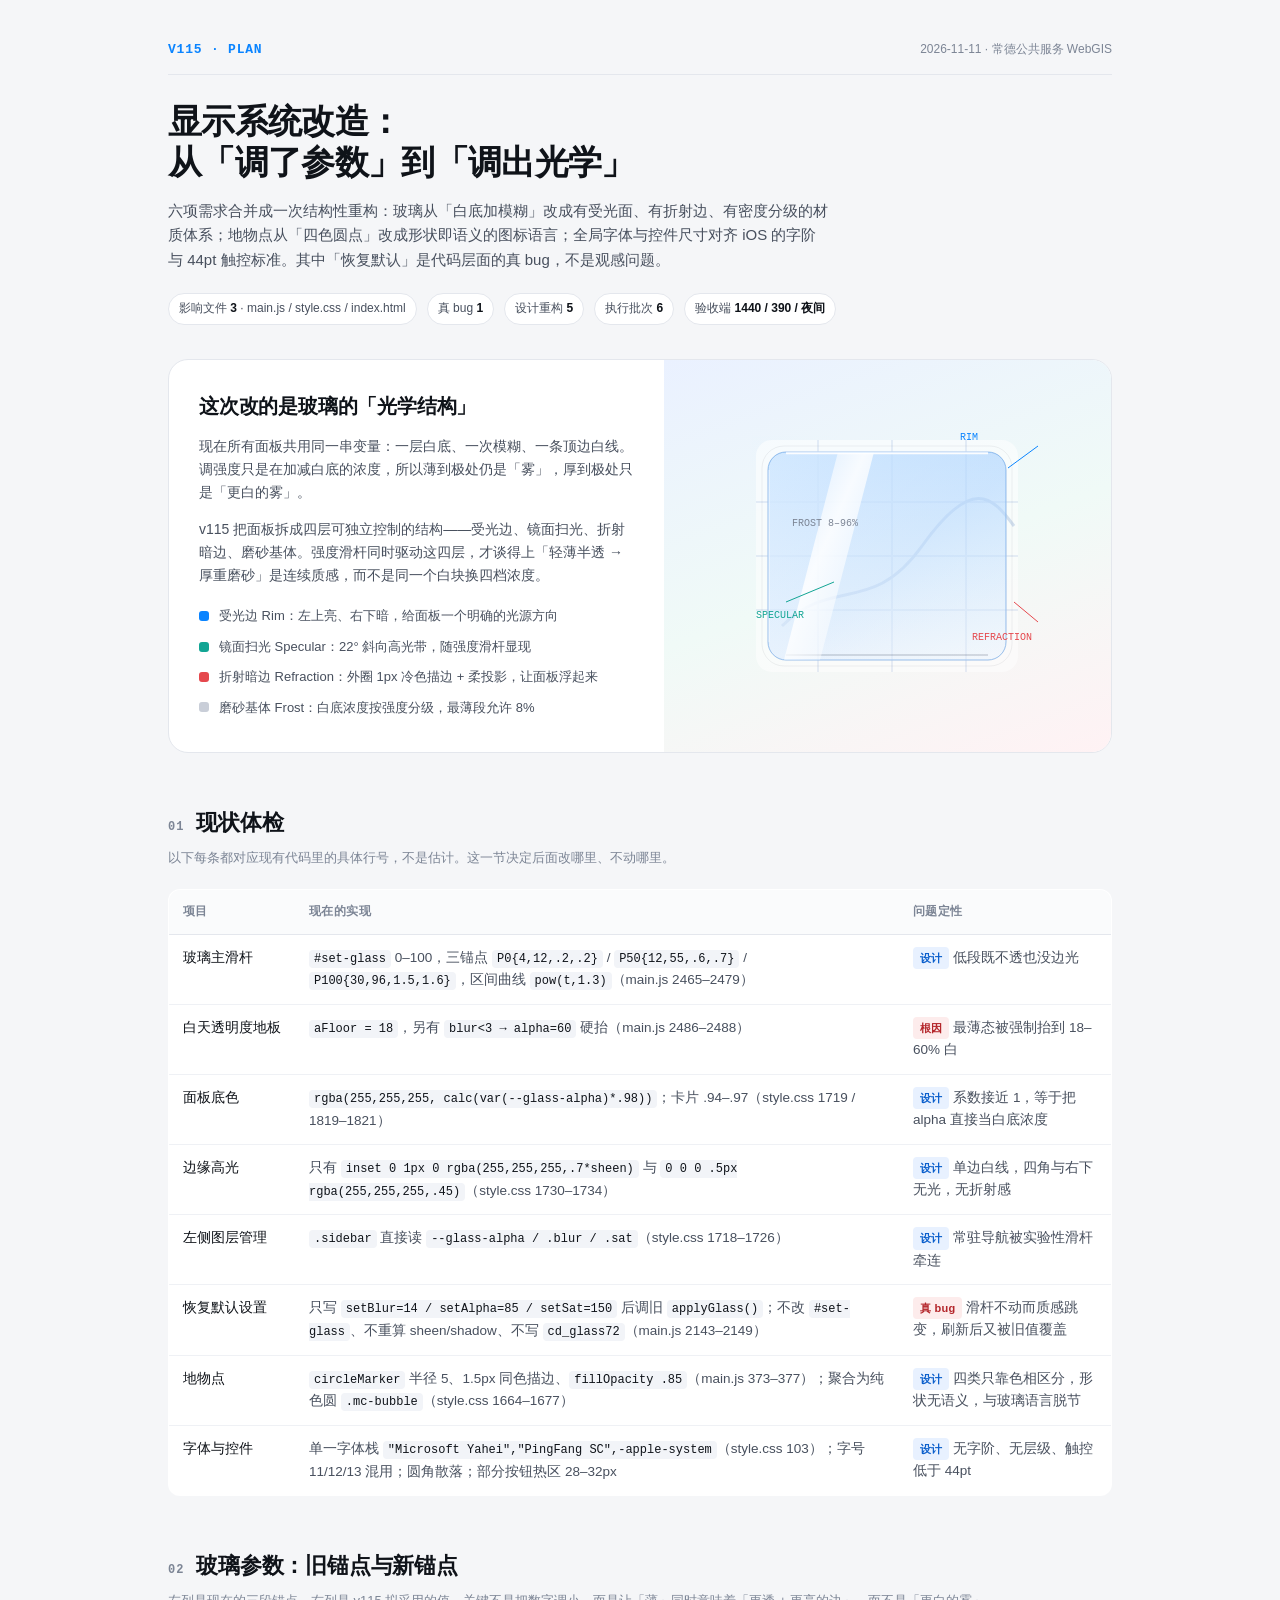
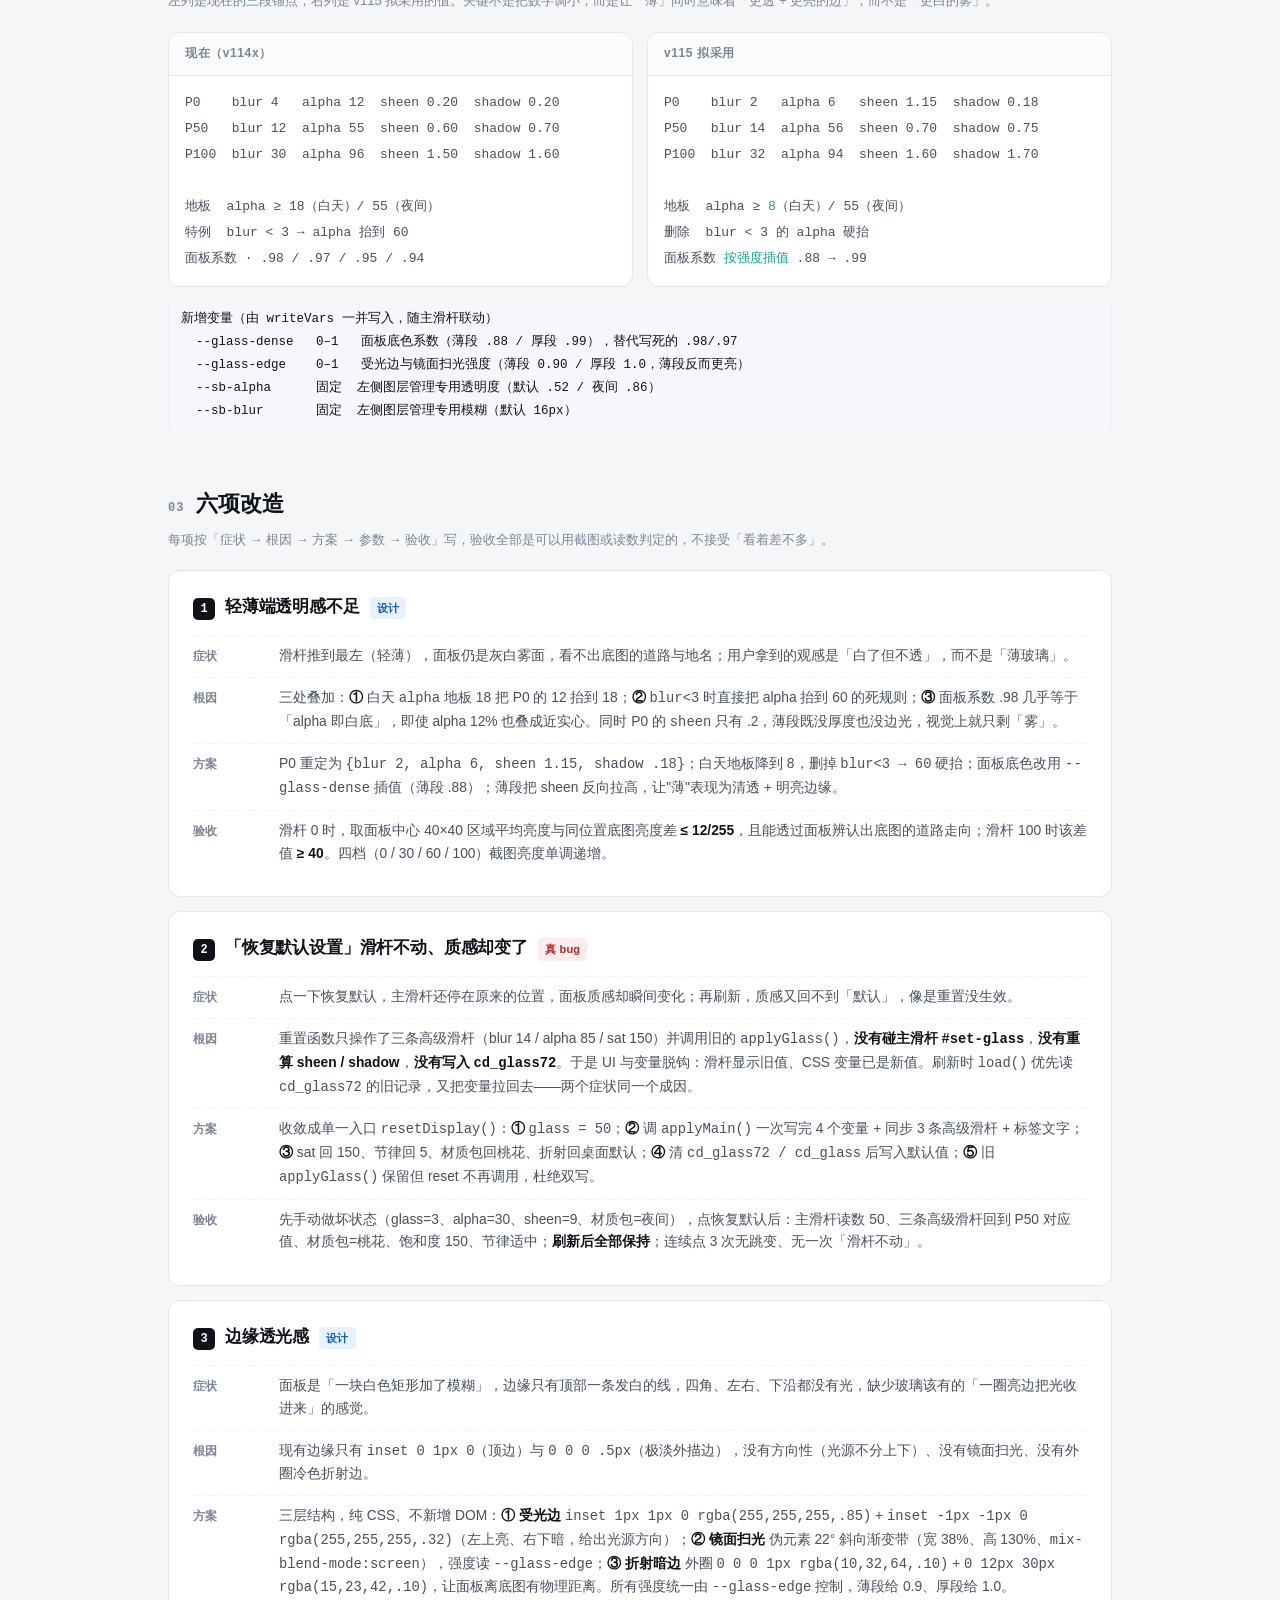
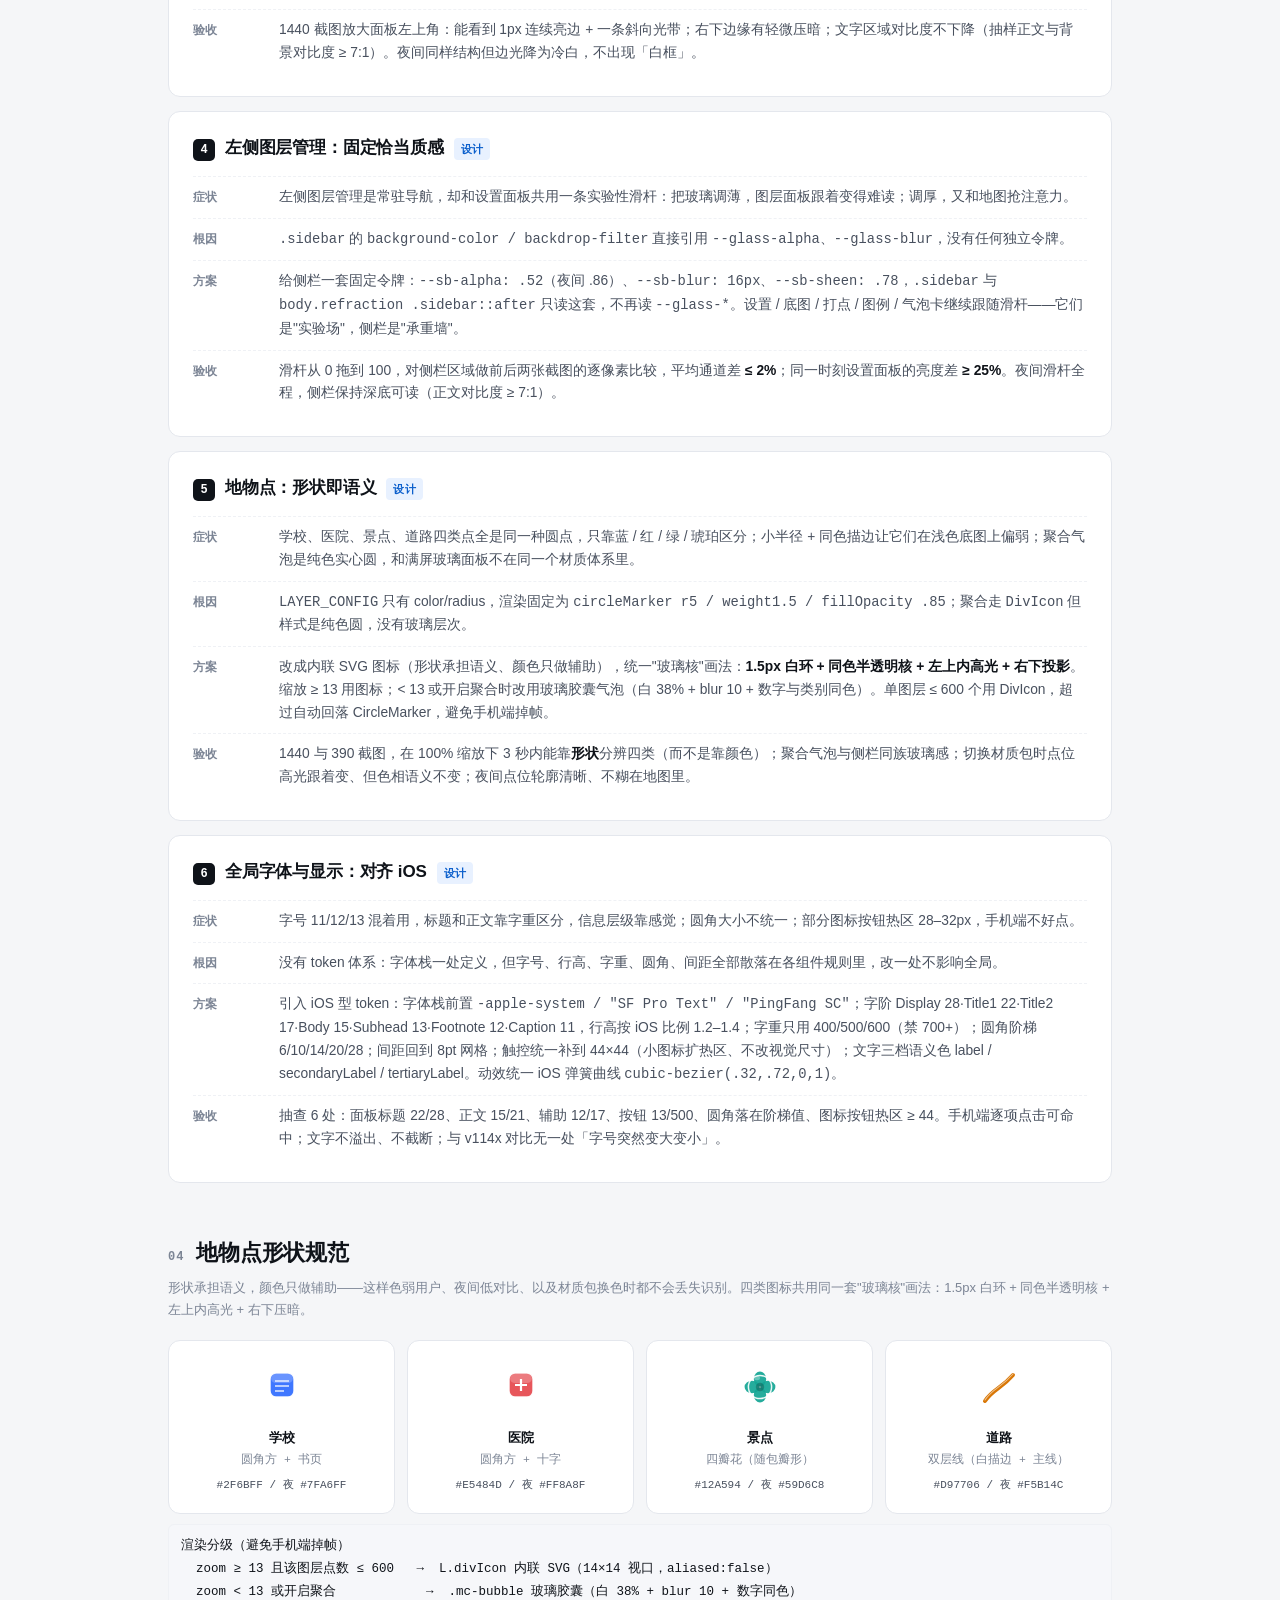
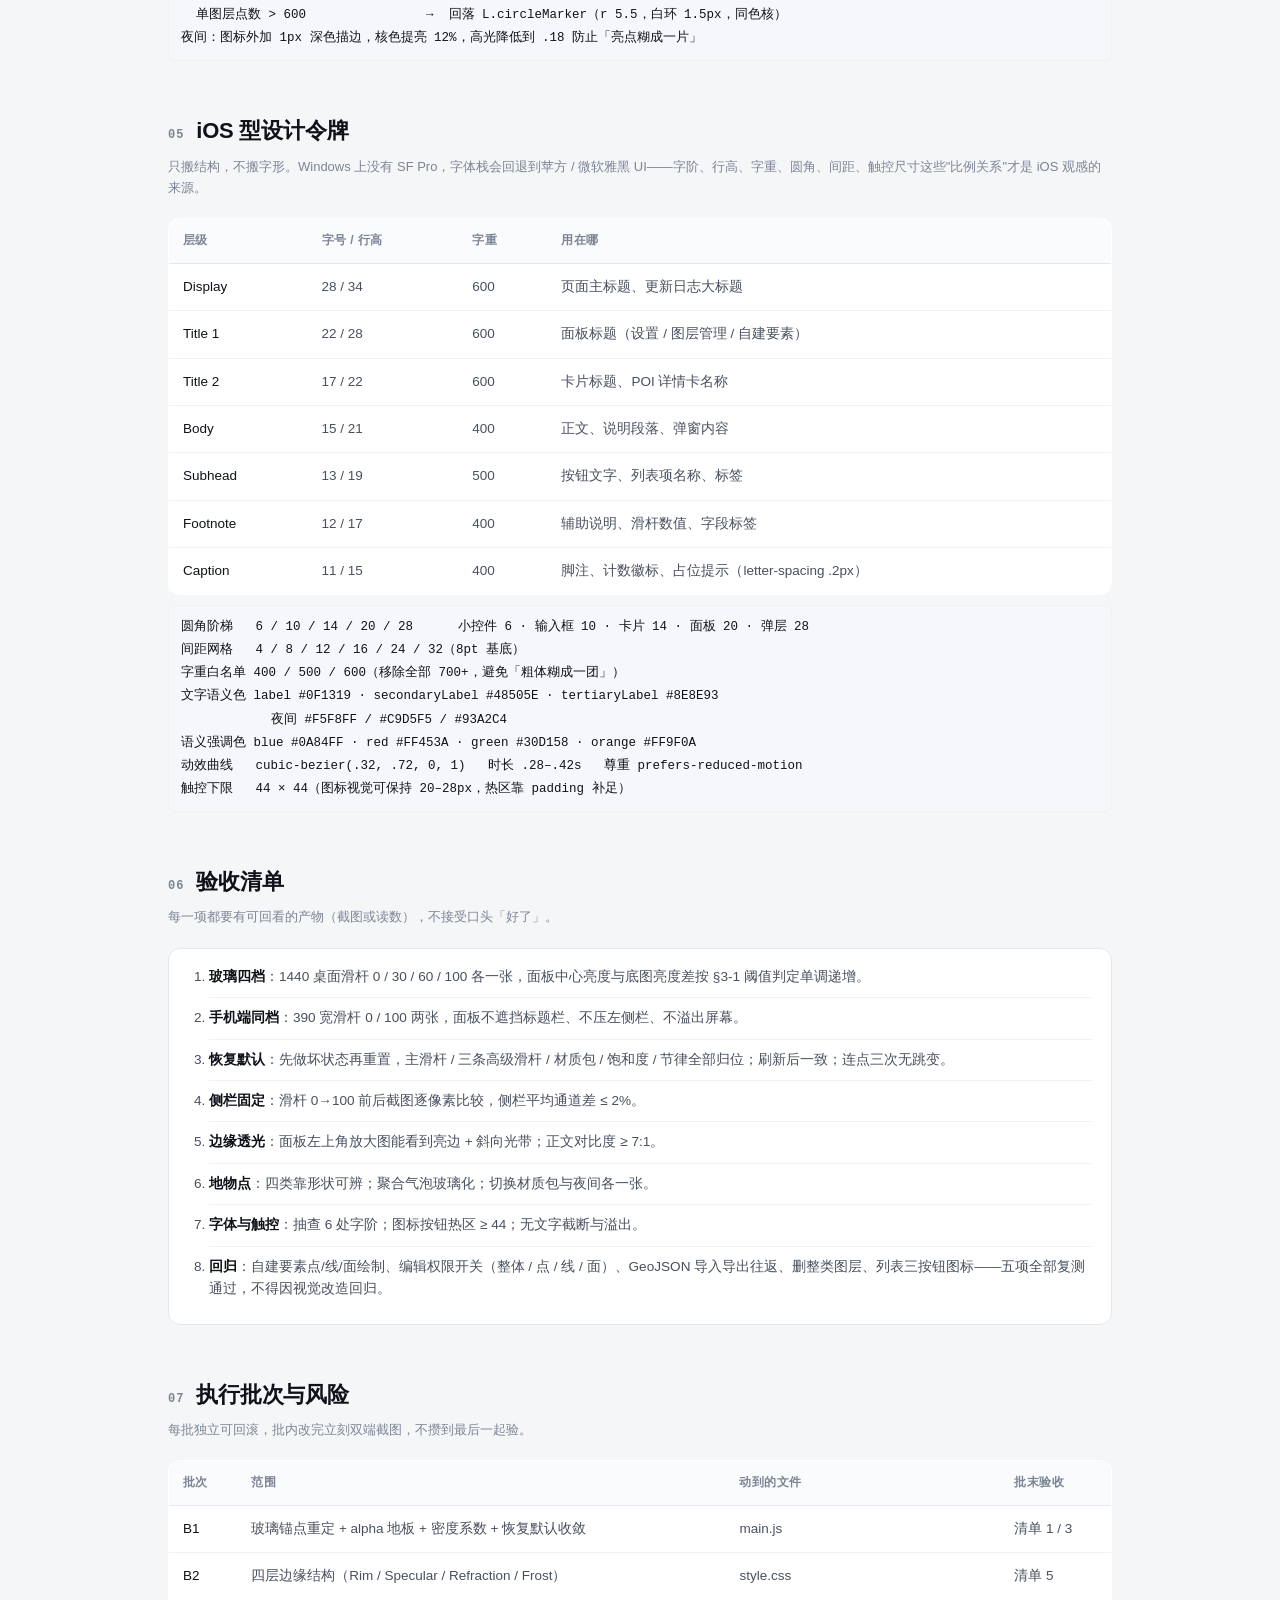
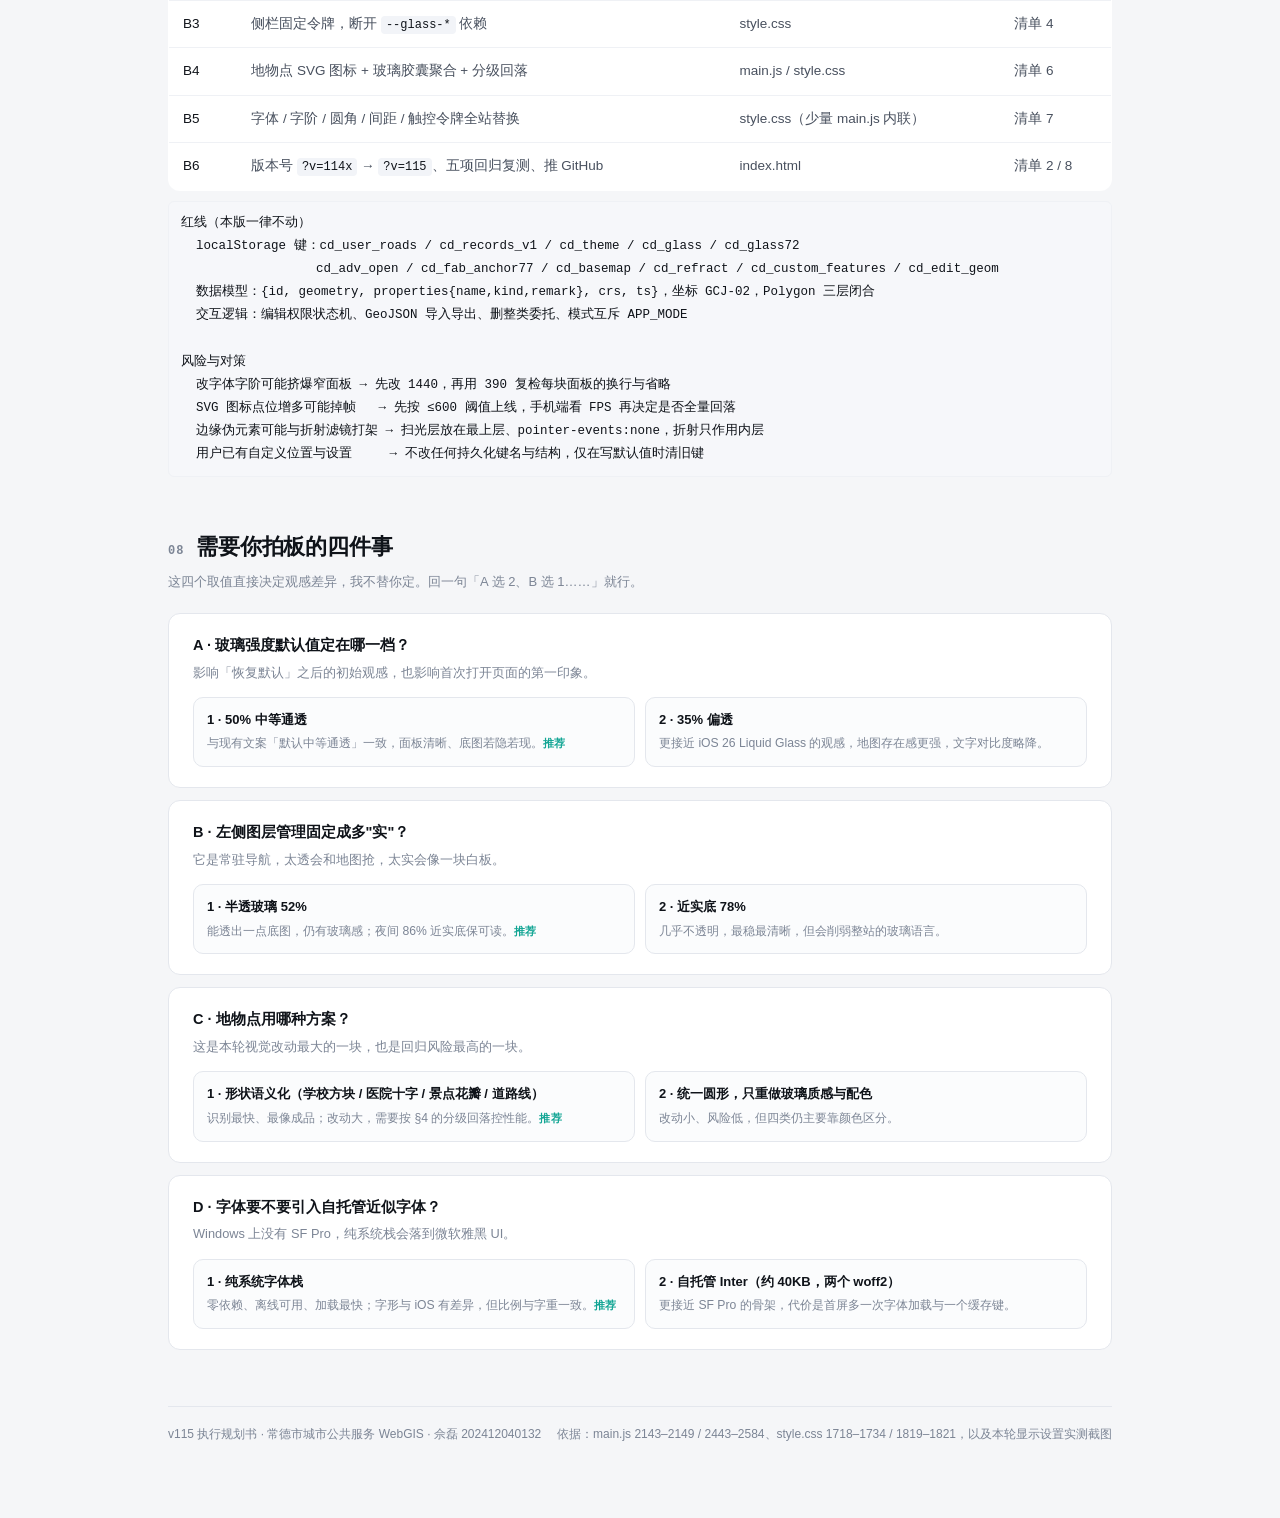
==== v115执行规划书.html @ d2ad4c1c "docs: 新增 v115 显示系统改造执行规划书（玻璃光学结构 / 恢复默认 bug / 边缘透光 / 侧栏固定 / 地物点语义化 / iOS 令牌）" ====
<!DOCTYPE html>
<html lang="zh-CN">
<head>
<meta charset="UTF-8">
<meta name="viewport" content="width=device-width, initial-scale=1">
<title>v115 执行规划书 · 显示系统改造</title>
<style>
:root{
  --bg:#F5F6F8; --card:#FFFFFF; --ink:#0F1319; --ink2:#48505E; --ink3:#7C8595;
  --line:#E4E7ED; --line2:#EFF1F5;
  --blue:#0A84FF; --teal:#12A594; --amber:#D97706; --red:#E5484D;
  --r-s:6px; --r-m:12px; --r-l:20px;
  --font:-apple-system,"SF Pro Text","PingFang SC","HarmonyOS Sans SC","Microsoft YaHei UI","Microsoft YaHei",sans-serif;
  --mono:ui-monospace,"SF Mono",Consolas,monospace;
}
*{box-sizing:border-box}
body{margin:0;background:var(--bg);color:var(--ink);font-family:var(--font);font-size:15px;line-height:1.65;-webkit-font-smoothing:antialiased}
.wrap{max-width:1000px;margin:0 auto;padding:40px 28px 80px}
/* ---------- header ---------- */
.top{display:flex;justify-content:space-between;align-items:baseline;gap:16px;border-bottom:1px solid var(--line);padding-bottom:14px}
.top .ver{font:600 13px/1 var(--mono);letter-spacing:.06em;color:var(--blue)}
.top .date{font-size:12px;color:var(--ink3);font-variant-numeric:tabular-nums}
h1{font-size:34px;line-height:1.22;font-weight:600;letter-spacing:-.02em;margin:26px 0 8px}
.sub{color:var(--ink2);font-size:15px;max-width:660px}
.meta{display:flex;flex-wrap:wrap;gap:10px;margin-top:20px}
.chip{font-size:12px;padding:5px 10px;border:1px solid var(--line);border-radius:100px;background:#fff;color:var(--ink2);font-variant-numeric:tabular-nums}
.chip b{color:var(--ink);font-weight:600}
/* ---------- hero glass section ---------- */
.hero{margin-top:34px;background:#fff;border:1px solid var(--line);border-radius:var(--r-l);overflow:hidden}
.hero-grid{display:grid;grid-template-columns:1.05fr .95fr;gap:0}
.hero-text{padding:30px 30px 34px}
.hero-text h2{font-size:20px;font-weight:600;letter-spacing:-.01em;margin:0 0 12px}
.hero-text p{margin:0 0 14px;color:var(--ink2);font-size:14px}
.legend{display:flex;flex-direction:column;gap:9px;margin-top:18px}
.lg{display:flex;align-items:center;gap:10px;font-size:13px;color:var(--ink2)}
.lg i{width:10px;height:10px;border-radius:3px;flex:none}
.hero-art{background:linear-gradient(160deg,#EAF1FF 0%,#F0FAF7 52%,#FFF2F4 100%);display:flex;align-items:center;justify-content:center;padding:22px}
/* ---------- section ---------- */
section{margin-top:52px}
.sec-head{display:flex;align-items:baseline;gap:12px;margin-bottom:6px}
.sec-no{font:600 12px/1 var(--mono);color:var(--ink3);letter-spacing:.08em}
.sec-head h2{font-size:22px;font-weight:600;letter-spacing:-.01em;margin:0}
.sec-note{color:var(--ink3);font-size:13px;margin:0 0 20px}
/* ---------- table ---------- */
.tbl{width:100%;border-collapse:collapse;background:#fff;border:1px solid var(--line);border-radius:var(--r-m);overflow:hidden;font-size:13.5px}
.tbl th{text-align:left;font-weight:600;font-size:12px;letter-spacing:.04em;color:var(--ink3);padding:12px 14px;background:#FAFBFC;border-bottom:1px solid var(--line)}
.tbl td{padding:12px 14px;border-bottom:1px solid var(--line2);vertical-align:top;color:var(--ink2)}
.tbl td:first-child{color:var(--ink);font-weight:500;white-space:nowrap}
.tbl tr:last-child td{border-bottom:none}
.tbl code{font-family:var(--mono);font-size:12px;background:#F2F4F8;padding:2px 5px;border-radius:4px;color:var(--ink)}
.tag{display:inline-block;font-size:11px;padding:2px 7px;border-radius:4px;font-weight:600;letter-spacing:.02em}
.tag.bug{background:#FDECEC;color:#B4262B}
.tag.design{background:#E8F1FF;color:#0B5FCC}
.tag.fixed{background:#E7F6F3;color:#0B7566}
/* ---------- cards ---------- */
.item{background:#fff;border:1px solid var(--line);border-radius:var(--r-m);padding:22px 24px;margin-bottom:14px}
.item-head{display:flex;align-items:baseline;gap:10px;flex-wrap:wrap;margin-bottom:14px}
.item-head .n{font:600 12px/1 var(--mono);color:#FFF;background:var(--ink);width:22px;height:22px;display:grid;place-items:center;border-radius:5px;flex:none}
.item-head h3{font-size:17px;font-weight:600;margin:0;letter-spacing:-.01em}
.row{display:grid;grid-template-columns:74px 1fr;gap:12px;padding:9px 0;border-top:1px dashed var(--line2)}
.row:first-of-type{border-top:none;padding-top:0}
.row .k{font-size:12px;color:var(--ink3);font-weight:600;letter-spacing:.04em;padding-top:2px}
.row .v{font-size:13.8px;color:var(--ink2)}
.row .v strong{color:var(--ink);font-weight:600}
.param{font-family:var(--mono);font-size:12.5px;background:#F6F7FA;border:1px solid var(--line2);border-radius:6px;padding:10px 12px;margin-top:10px;color:var(--ink);overflow-x:auto;line-height:1.85;white-space:pre}
/* ---------- two-column pair ---------- */
.pair{display:grid;grid-template-columns:1fr 1fr;gap:14px}
.oldnew{background:#fff;border:1px solid var(--line);border-radius:var(--r-m);overflow:hidden}
.oldnew h4{margin:0;padding:11px 16px;font-size:12px;letter-spacing:.05em;font-weight:600;color:var(--ink3);background:#FAFBFC;border-bottom:1px solid var(--line)}
.oldnew .bd{padding:14px 16px;font-size:13px;color:var(--ink2);font-family:var(--mono);line-height:2;white-space:pre-wrap}
.oldnew .bd em{font-style:normal;color:var(--red)}
.oldnew .bd i{font-style:normal;color:var(--teal)}
/* ---------- shape table ---------- */
.shapes{display:grid;grid-template-columns:repeat(4,1fr);gap:12px}
.shape{background:#fff;border:1px solid var(--line);border-radius:var(--r-m);padding:18px 14px;text-align:center}
.shape svg{display:block;margin:0 auto 12px}
.shape .nm{font-size:13px;font-weight:600;color:var(--ink)}
.shape .ds{font-size:11.5px;color:var(--ink3);margin-top:3px;font-family:var(--mono)}
.shape .hex{font-size:11px;color:var(--ink2);margin-top:6px;font-family:var(--mono)}
/* ---------- checklist ---------- */
.chk{background:#fff;border:1px solid var(--line);border-radius:var(--r-m);padding:8px 20px 14px}
.chk ol{margin:0;padding-left:20px}
.chk li{padding:9px 0;border-bottom:1px solid var(--line2);font-size:13.6px;color:var(--ink2)}
.chk li:last-child{border-bottom:none}
.chk li b{color:var(--ink);font-weight:600}
/* ---------- questions ---------- */
.q{background:#fff;border:1px solid var(--line);border-radius:var(--r-m);padding:20px 24px;margin-bottom:12px}
.q .qt{font-size:14.5px;font-weight:600;margin:0 0 4px}
.q .qd{font-size:12.8px;color:var(--ink3);margin:0 0 14px}
.opts{display:grid;grid-template-columns:1fr 1fr;gap:10px}
.opt{border:1px solid var(--line);border-radius:10px;padding:11px 13px;background:#FBFCFD}
.opt b{display:block;font-size:13px;color:var(--ink);font-weight:600}
.opt span{font-size:12.2px;color:var(--ink3);line-height:1.5}
.opt .rec{font-size:10.5px;font-weight:600;color:var(--teal);letter-spacing:.03em}
/* ---------- footer ---------- */
footer{margin-top:56px;padding-top:18px;border-top:1px solid var(--line);font-size:12px;color:var(--ink3);display:flex;justify-content:space-between;gap:12px;flex-wrap:wrap}
@media (max-width:760px){
  .wrap{padding:26px 16px 60px}
  h1{font-size:25px}
  .hero-grid{grid-template-columns:1fr}
  .hero-art{padding:16px;order:-1}
  .pair,.opts{grid-template-columns:1fr}
  .shapes{grid-template-columns:1fr 1fr}
  .row{grid-template-columns:1fr;gap:3px}
  .row .k{padding-top:0}
  .tbl{font-size:12.5px}
  .tbl th,.tbl td{padding:9px 10px}
}
@media (prefers-reduced-motion:reduce){*{animation:none!important;transition:none!important}}
</style>
</head>
<body>
<div class="wrap">

  <div class="top">
    <span class="ver">V115 · PLAN</span>
    <span class="date">2026-11-11 · 常德公共服务 WebGIS</span>
  </div>

  <h1>显示系统改造：<br>从「调了参数」到「调出光学」</h1>
  <p class="sub">六项需求合并成一次结构性重构：玻璃从「白底加模糊」改成有受光面、有折射边、有密度分级的材质体系；地物点从「四色圆点」改成形状即语义的图标语言；全局字体与控件尺寸对齐 iOS 的字阶与 44pt 触控标准。其中「恢复默认」是代码层面的真 bug，不是观感问题。</p>

  <div class="meta">
    <span class="chip">影响文件 <b>3</b> · main.js / style.css / index.html</span>
    <span class="chip">真 bug <b>1</b></span>
    <span class="chip">设计重构 <b>5</b></span>
    <span class="chip">执行批次 <b>6</b></span>
    <span class="chip">验收端 <b>1440 / 390 / 夜间</b></span>
  </div>

  <!-- ===== HERO ===== -->
  <div class="hero">
    <div class="hero-grid">
      <div class="hero-text">
        <h2>这次改的是玻璃的「光学结构」</h2>
        <p>现在所有面板共用同一串变量：一层白底、一次模糊、一条顶边白线。调强度只是在加减白底的浓度，所以薄到极处仍是「雾」，厚到极处只是「更白的雾」。</p>
        <p>v115 把面板拆成四层可独立控制的结构——受光边、镜面扫光、折射暗边、磨砂基体。强度滑杆同时驱动这四层，才谈得上「轻薄半透 → 厚重磨砂」是连续质感，而不是同一个白块换四档浓度。</p>
        <div class="legend">
          <div class="lg"><i style="background:#0A84FF"></i>受光边 Rim：左上亮、右下暗，给面板一个明确的光源方向</div>
          <div class="lg"><i style="background:#12A594"></i>镜面扫光 Specular：22° 斜向高光带，随强度滑杆显现</div>
          <div class="lg"><i style="background:#E5484D"></i>折射暗边 Refraction：外圈 1px 冷色描边 + 柔投影，让面板浮起来</div>
          <div class="lg"><i style="background:#C9CED8"></i>磨砂基体 Frost：白底浓度按强度分级，最薄段允许 8%</div>
        </div>
      </div>
      <div class="hero-art">
        <svg width="330" height="300" viewBox="0 0 330 300" role="img" aria-label="玻璃剖面结构示意图">
          <defs>
            <linearGradient id="g1" x1="0" y1="0" x2="1" y2="1">
              <stop offset="0" stop-color="#FFFFFF" stop-opacity=".92"/>
              <stop offset=".55" stop-color="#EAF2FF" stop-opacity=".55"/>
              <stop offset="1" stop-color="#FFFFFF" stop-opacity=".35"/>
            </linearGradient>
            <linearGradient id="g2" x1="0" y1="0" x2="1" y2="1">
              <stop offset="0" stop-color="#FFFFFF" stop-opacity="0"/>
              <stop offset=".45" stop-color="#FFFFFF" stop-opacity=".85"/>
              <stop offset="1" stop-color="#FFFFFF" stop-opacity="0"/>
            </linearGradient>
            <linearGradient id="g3" x1="0" y1="0" x2="0" y2="1">
              <stop offset="0" stop-color="#0A84FF" stop-opacity=".18"/>
              <stop offset="1" stop-color="#0A84FF" stop-opacity=".04"/>
            </linearGradient>
          </defs>
          <!-- 底图线索（透过玻璃可见的地图线条） -->
          <g opacity=".55">
            <rect x="34" y="34" width="262" height="232" rx="16" fill="#fff"/>
            <path d="M34 96 H296 M34 150 H296 M34 204 H296" stroke="#D9E2F2" stroke-width="2"/>
            <path d="M96 34 V266 M170 34 V266 M244 34 V266" stroke="#D9E2F2" stroke-width="2"/>
            <path d="M60 220 C110 170 150 210 200 140 S270 90 292 120" stroke="#B9C9E6" stroke-width="3" fill="none"/>
          </g>
          <!-- 玻璃板 -->
          <rect x="46" y="46" width="238" height="208" rx="18" fill="url(#g1)" stroke="#C9D4E6" stroke-width="1"/>
          <rect x="46" y="46" width="238" height="208" rx="18" fill="url(#g3)"/>
          <!-- 受光边：上亮下暗 -->
          <path d="M64 47 H266" stroke="#FFFFFF" stroke-width="2.4" opacity=".95"/>
          <path d="M47 64 V236" stroke="#FFFFFF" stroke-width="1.6" opacity=".45"/>
          <path d="M64 249 H266" stroke="#0B1A33" stroke-width="1.6" opacity=".18"/>
          <!-- 镜面扫光带 -->
          <path d="M92 46 L128 46 L74 254 L38 254 Z" fill="url(#g2)" transform="translate(24 0)"/>
          <!-- 折射暗边 -->
          <rect x="46" y="46" width="238" height="208" rx="18" fill="none" stroke="#0A84FF" stroke-opacity=".22" stroke-width="1"/>
          <rect x="40" y="40" width="250" height="220" rx="22" fill="none" stroke="#0F172A" stroke-opacity=".06" stroke-width="1"/>
          <!-- 标注 -->
          <g font-family="ui-monospace,Consolas,monospace" font-size="10" fill="#48505E">
            <line x1="286" y1="62" x2="316" y2="40" stroke="#0A84FF" stroke-width="1"/>
            <text x="238" y="34" fill="#0A84FF">RIM</text>
            <line x1="112" y1="176" x2="64" y2="196" stroke="#12A594" stroke-width="1"/>
            <text x="34" y="212" fill="#12A594">SPECULAR</text>
            <line x1="292" y1="196" x2="316" y2="216" stroke="#E5484D" stroke-width="1"/>
            <text x="250" y="234" fill="#E5484D">REFRACTION</text>
            <text x="70" y="120" fill="#7C8595">FROST 8–96%</text>
          </g>
        </svg>
      </div>
    </div>
  </div>

  <section>
    <div class="sec-head"><span class="sec-no">01</span><h2>现状体检</h2></div>
    <p class="sec-note">以下每条都对应现有代码里的具体行号，不是估计。这一节决定后面改哪里、不动哪里。</p>
    <table class="tbl">
      <tr><th>项目</th><th>现在的实现</th><th>问题定性</th></tr>
      <tr>
        <td>玻璃主滑杆</td>
        <td><code>#set-glass</code> 0–100，三锚点 <code>P0{4,12,.2,.2}</code> / <code>P50{12,55,.6,.7}</code> / <code>P100{30,96,1.5,1.6}</code>，区间曲线 <code>pow(t,1.3)</code>（main.js 2465–2479）</td>
        <td><span class="tag design">设计</span> 低段既不透也没边光</td>
      </tr>
      <tr>
        <td>白天透明度地板</td>
        <td><code>aFloor = 18</code>，另有 <code>blur&lt;3 → alpha=60</code> 硬抬（main.js 2486–2488）</td>
        <td><span class="tag bug">根因</span> 最薄态被强制抬到 18–60% 白</td>
      </tr>
      <tr>
        <td>面板底色</td>
        <td><code>rgba(255,255,255, calc(var(--glass-alpha)*.98))</code>；卡片 .94–.97（style.css 1719 / 1819–1821）</td>
        <td><span class="tag design">设计</span> 系数接近 1，等于把 alpha 直接当白底浓度</td>
      </tr>
      <tr>
        <td>边缘高光</td>
        <td>只有 <code>inset 0 1px 0 rgba(255,255,255,.7*sheen)</code> 与 <code>0 0 0 .5px rgba(255,255,255,.45)</code>（style.css 1730–1734）</td>
        <td><span class="tag design">设计</span> 单边白线，四角与右下无光，无折射感</td>
      </tr>
      <tr>
        <td>左侧图层管理</td>
        <td><code>.sidebar</code> 直接读 <code>--glass-alpha / .blur / .sat</code>（style.css 1718–1726）</td>
        <td><span class="tag design">设计</span> 常驻导航被实验性滑杆牵连</td>
      </tr>
      <tr>
        <td>恢复默认设置</td>
        <td>只写 <code>setBlur=14 / setAlpha=85 / setSat=150</code> 后调旧 <code>applyGlass()</code>；不改 <code>#set-glass</code>、不重算 sheen/shadow、不写 <code>cd_glass72</code>（main.js 2143–2149）</td>
        <td><span class="tag bug">真 bug</span> 滑杆不动而质感跳变，刷新后又被旧值覆盖</td>
      </tr>
      <tr>
        <td>地物点</td>
        <td><code>circleMarker</code> 半径 5、1.5px 同色描边、<code>fillOpacity .85</code>（main.js 373–377）；聚合为纯色圆 <code>.mc-bubble</code>（style.css 1664–1677）</td>
        <td><span class="tag design">设计</span> 四类只靠色相区分，形状无语义，与玻璃语言脱节</td>
      </tr>
      <tr>
        <td>字体与控件</td>
        <td>单一字体栈 <code>"Microsoft Yahei","PingFang SC",-apple-system</code>（style.css 103）；字号 11/12/13 混用；圆角散落；部分按钮热区 28–32px</td>
        <td><span class="tag design">设计</span> 无字阶、无层级、触控低于 44pt</td>
      </tr>
    </table>
  </section>

  <section>
    <div class="sec-head"><span class="sec-no">02</span><h2>玻璃参数：旧锚点与新锚点</h2></div>
    <p class="sec-note">左列是现在的三段锚点，右列是 v115 拟采用的值。关键不是把数字调小，而是让「薄」同时意味着「更透 + 更亮的边」，而不是「更白的雾」。</p>
    <div class="pair">
      <div class="oldnew">
        <h4>现在（v114x）</h4>
        <div class="bd">P0    blur 4   alpha 12  sheen 0.20  shadow 0.20
P50   blur 12  alpha 55  sheen 0.60  shadow 0.70
P100  blur 30  alpha 96  sheen 1.50  shadow 1.60

地板  alpha ≥ 18（白天）/ 55（夜间）
特例  blur &lt; 3 → alpha 抬到 60
面板系数 · .98 / .97 / .95 / .94</div>
      </div>
      <div class="oldnew">
        <h4>v115 拟采用</h4>
        <div class="bd">P0    blur 2   alpha 6   sheen 1.15  shadow 0.18
P50   blur 14  alpha 56  sheen 0.70  shadow 0.75
P100  blur 32  alpha 94  sheen 1.60  shadow 1.70

地板  alpha ≥ <i>8</i>（白天）/ 55（夜间）
删除  blur &lt; 3 的 alpha 硬抬
面板系数 <i>按强度插值</i> .88 → .99</div>
      </div>
    </div>
    <div class="param">新增变量（由 writeVars 一并写入，随主滑杆联动）
  --glass-dense   0–1   面板底色系数（薄段 .88 / 厚段 .99），替代写死的 .98/.97
  --glass-edge    0–1   受光边与镜面扫光强度（薄段 0.90 / 厚段 1.0，薄段反而更亮）
  --sb-alpha      固定  左侧图层管理专用透明度（默认 .52 / 夜间 .86）
  --sb-blur       固定  左侧图层管理专用模糊（默认 16px）</div>
  </section>

  <section>
    <div class="sec-head"><span class="sec-no">03</span><h2>六项改造</h2></div>
    <p class="sec-note">每项按「症状 → 根因 → 方案 → 参数 → 验收」写，验收全部是可以用截图或读数判定的，不接受「看着差不多」。</p>

    <div class="item">
      <div class="item-head"><span class="n">1</span><h3>轻薄端透明感不足</h3><span class="tag design">设计</span></div>
      <div class="row"><span class="k">症状</span><span class="v">滑杆推到最左（轻薄），面板仍是灰白雾面，看不出底图的道路与地名；用户拿到的观感是「白了但不透」，而不是「薄玻璃」。</span></div>
      <div class="row"><span class="k">根因</span><span class="v">三处叠加：<strong>①</strong> 白天 <code>alpha</code> 地板 18 把 P0 的 12 抬到 18；<strong>②</strong> <code>blur&lt;3</code> 时直接把 alpha 抬到 60 的死规则；<strong>③</strong> 面板系数 .98 几乎等于「alpha 即白底」，即使 alpha 12% 也叠成近实心。同时 P0 的 <code>sheen</code> 只有 .2，薄段既没厚度也没边光，视觉上就只剩「雾」。</span></div>
      <div class="row"><span class="k">方案</span><span class="v">P0 重定为 <code>{blur 2, alpha 6, sheen 1.15, shadow .18}</code>；白天地板降到 8，删掉 <code>blur&lt;3 → 60</code> 硬抬；面板底色改用 <code>--glass-dense</code> 插值（薄段 .88）；薄段把 sheen 反向拉高，让"薄"表现为清透 + 明亮边缘。</span></div>
      <div class="row"><span class="k">验收</span><span class="v">滑杆 0 时，取面板中心 40×40 区域平均亮度与同位置底图亮度差 <strong>≤ 12/255</strong>，且能透过面板辨认出底图的道路走向；滑杆 100 时该差值 <strong>≥ 40</strong>。四档（0 / 30 / 60 / 100）截图亮度单调递增。</span></div>
    </div>

    <div class="item">
      <div class="item-head"><span class="n">2</span><h3>「恢复默认设置」滑杆不动、质感却变了</h3><span class="tag bug">真 bug</span></div>
      <div class="row"><span class="k">症状</span><span class="v">点一下恢复默认，主滑杆还停在原来的位置，面板质感却瞬间变化；再刷新，质感又回不到「默认」，像是重置没生效。</span></div>
      <div class="row"><span class="k">根因</span><span class="v">重置函数只操作了三条高级滑杆（blur 14 / alpha 85 / sat 150）并调用旧的 <code>applyGlass()</code>，<strong>没有碰主滑杆 <code>#set-glass</code></strong>，<strong>没有重算 sheen / shadow</strong>，<strong>没有写入 <code>cd_glass72</code></strong>。于是 UI 与变量脱钩：滑杆显示旧值、CSS 变量已是新值。刷新时 <code>load()</code> 优先读 <code>cd_glass72</code> 的旧记录，又把变量拉回去——两个症状同一个成因。</span></div>
      <div class="row"><span class="k">方案</span><span class="v">收敛成单一入口 <code>resetDisplay()</code>：<strong>①</strong> <code>glass = 50</code>；<strong>②</strong> 调 <code>applyMain()</code> 一次写完 4 个变量 + 同步 3 条高级滑杆 + 标签文字；<strong>③</strong> sat 回 150、节律回 5、材质包回桃花、折射回桌面默认；<strong>④</strong> 清 <code>cd_glass72 / cd_glass</code> 后写入默认值；<strong>⑤</strong> 旧 <code>applyGlass()</code> 保留但 reset 不再调用，杜绝双写。</span></div>
      <div class="row"><span class="k">验收</span><span class="v">先手动做坏状态（glass=3、alpha=30、sheen=9、材质包=夜间），点恢复默认后：主滑杆读数 50、三条高级滑杆回到 P50 对应值、材质包=桃花、饱和度 150、节律适中；<strong>刷新后全部保持</strong>；连续点 3 次无跳变、无一次「滑杆不动」。</span></div>
    </div>

    <div class="item">
      <div class="item-head"><span class="n">3</span><h3>边缘透光感</h3><span class="tag design">设计</span></div>
      <div class="row"><span class="k">症状</span><span class="v">面板是「一块白色矩形加了模糊」，边缘只有顶部一条发白的线，四角、左右、下沿都没有光，缺少玻璃该有的「一圈亮边把光收进来」的感觉。</span></div>
      <div class="row"><span class="k">根因</span><span class="v">现有边缘只有 <code>inset 0 1px 0</code>（顶边）与 <code>0 0 0 .5px</code>（极淡外描边），没有方向性（光源不分上下）、没有镜面扫光、没有外圈冷色折射边。</span></div>
      <div class="row"><span class="k">方案</span><span class="v">三层结构，纯 CSS、不新增 DOM：<strong>① 受光边</strong> <code>inset 1px 1px 0 rgba(255,255,255,.85)</code> + <code>inset -1px -1px 0 rgba(255,255,255,.32)</code>（左上亮、右下暗，给出光源方向）；<strong>② 镜面扫光</strong> 伪元素 22° 斜向渐变带（宽 38%、高 130%、<code>mix-blend-mode:screen</code>），强度读 <code>--glass-edge</code>；<strong>③ 折射暗边</strong> 外圈 <code>0 0 0 1px rgba(10,32,64,.10)</code> + <code>0 12px 30px rgba(15,23,42,.10)</code>，让面板离底图有物理距离。所有强度统一由 <code>--glass-edge</code> 控制，薄段给 0.9、厚段给 1.0。</span></div>
      <div class="row"><span class="k">验收</span><span class="v">1440 截图放大面板左上角：能看到 1px 连续亮边 + 一条斜向光带；右下边缘有轻微压暗；文字区域对比度不下降（抽样正文与背景对比度 ≥ 7:1）。夜间同样结构但边光降为冷白，不出现「白框」。</span></div>
    </div>

    <div class="item">
      <div class="item-head"><span class="n">4</span><h3>左侧图层管理：固定恰当质感</h3><span class="tag design">设计</span></div>
      <div class="row"><span class="k">症状</span><span class="v">左侧图层管理是常驻导航，却和设置面板共用一条实验性滑杆：把玻璃调薄，图层面板跟着变得难读；调厚，又和地图抢注意力。</span></div>
      <div class="row"><span class="k">根因</span><span class="v"><code>.sidebar</code> 的 <code>background-color / backdrop-filter</code> 直接引用 <code>--glass-alpha</code>、<code>--glass-blur</code>，没有任何独立令牌。</span></div>
      <div class="row"><span class="k">方案</span><span class="v">给侧栏一套固定令牌：<code>--sb-alpha: .52</code>（夜间 .86）、<code>--sb-blur: 16px</code>、<code>--sb-sheen: .78</code>，<code>.sidebar</code> 与 <code>body.refraction .sidebar::after</code> 只读这套，不再读 <code>--glass-*</code>。设置 / 底图 / 打点 / 图例 / 气泡卡继续跟随滑杆——它们是"实验场"，侧栏是"承重墙"。</span></div>
      <div class="row"><span class="k">验收</span><span class="v">滑杆从 0 拖到 100，对侧栏区域做前后两张截图的逐像素比较，平均通道差 <strong>≤ 2%</strong>；同一时刻设置面板的亮度差 <strong>≥ 25%</strong>。夜间滑杆全程，侧栏保持深底可读（正文对比度 ≥ 7:1）。</span></div>
    </div>

    <div class="item">
      <div class="item-head"><span class="n">5</span><h3>地物点：形状即语义</h3><span class="tag design">设计</span></div>
      <div class="row"><span class="k">症状</span><span class="v">学校、医院、景点、道路四类点全是同一种圆点，只靠蓝 / 红 / 绿 / 琥珀区分；小半径 + 同色描边让它们在浅色底图上偏弱；聚合气泡是纯色实心圆，和满屏玻璃面板不在同一个材质体系里。</span></div>
      <div class="row"><span class="k">根因</span><span class="v"><code>LAYER_CONFIG</code> 只有 color/radius，渲染固定为 <code>circleMarker r5 / weight1.5 / fillOpacity .85</code>；聚合走 <code>DivIcon</code> 但样式是纯色圆，没有玻璃层次。</span></div>
      <div class="row"><span class="k">方案</span><span class="v">改成内联 SVG 图标（形状承担语义、颜色只做辅助），统一"玻璃核"画法：<strong>1.5px 白环 + 同色半透明核 + 左上内高光 + 右下投影</strong>。缩放 ≥ 13 用图标；&lt; 13 或开启聚合时改用玻璃胶囊气泡（白 38% + blur 10 + 数字与类别同色）。单图层 ≤ 600 个用 DivIcon，超过自动回落 CircleMarker，避免手机端掉帧。</span></div>
      <div class="row"><span class="k">验收</span><span class="v">1440 与 390 截图，在 100% 缩放下 3 秒内能靠<strong>形状</strong>分辨四类（而不是靠颜色）；聚合气泡与侧栏同族玻璃感；切换材质包时点位高光跟着变、但色相语义不变；夜间点位轮廓清晰、不糊在地图里。</span></div>
    </div>

    <div class="item">
      <div class="item-head"><span class="n">6</span><h3>全局字体与显示：对齐 iOS</h3><span class="tag design">设计</span></div>
      <div class="row"><span class="k">症状</span><span class="v">字号 11/12/13 混着用，标题和正文靠字重区分，信息层级靠感觉；圆角大小不统一；部分图标按钮热区 28–32px，手机端不好点。</span></div>
      <div class="row"><span class="k">根因</span><span class="v">没有 token 体系：字体栈一处定义，但字号、行高、字重、圆角、间距全部散落在各组件规则里，改一处不影响全局。</span></div>
      <div class="row"><span class="k">方案</span><span class="v">引入 iOS 型 token：字体栈前置 <code>-apple-system / "SF Pro Text" / "PingFang SC"</code>；字阶 Display 28·Title1 22·Title2 17·Body 15·Subhead 13·Footnote 12·Caption 11，行高按 iOS 比例 1.2–1.4；字重只用 400/500/600（禁 700+）；圆角阶梯 6/10/14/20/28；间距回到 8pt 网格；触控统一补到 44×44（小图标扩热区、不改视觉尺寸）；文字三档语义色 label / secondaryLabel / tertiaryLabel。动效统一 iOS 弹簧曲线 <code>cubic-bezier(.32,.72,0,1)</code>。</span></div>
      <div class="row"><span class="k">验收</span><span class="v">抽查 6 处：面板标题 22/28、正文 15/21、辅助 12/17、按钮 13/500、圆角落在阶梯值、图标按钮热区 ≥ 44。手机端逐项点击可命中；文字不溢出、不截断；与 v114x 对比无一处「字号突然变大变小」。</span></div>
    </div>
  </section>

  <section>
    <div class="sec-head"><span class="sec-no">04</span><h2>地物点形状规范</h2></div>
    <p class="sec-note">形状承担语义，颜色只做辅助——这样色弱用户、夜间低对比、以及材质包换色时都不会丢失识别。四类图标共用同一套"玻璃核"画法：1.5px 白环 + 同色半透明核 + 左上内高光 + 右下压暗。</p>
    <div class="shapes">
      <div class="shape">
        <svg width="56" height="56" viewBox="0 0 56 56" aria-label="学校图标">
          <rect x="16" y="14" width="24" height="24" rx="6" fill="#2F6BFF" fill-opacity=".92"/>
          <rect x="16" y="14" width="24" height="24" rx="6" fill="none" stroke="#fff" stroke-width="1.5" stroke-opacity=".9"/>
          <path d="M21 22h14M21 27h14M21 32h9" stroke="#fff" stroke-width="1.4" stroke-opacity=".85"/>
          <rect x="17" y="15" width="22" height="9" rx="5" fill="#fff" fill-opacity=".22"/>
        </svg>
        <div class="nm">学校</div><div class="ds">圆角方 + 书页</div><div class="hex">#2F6BFF / 夜 #7FA6FF</div>
      </div>
      <div class="shape">
        <svg width="56" height="56" viewBox="0 0 56 56" aria-label="医院图标">
          <rect x="16" y="14" width="24" height="24" rx="6" fill="#E5484D" fill-opacity=".92"/>
          <rect x="16" y="14" width="24" height="24" rx="6" fill="none" stroke="#fff" stroke-width="1.5" stroke-opacity=".9"/>
          <path d="M28 20v12M22 26h12" stroke="#fff" stroke-width="2.2"/>
          <rect x="17" y="15" width="22" height="9" rx="5" fill="#fff" fill-opacity=".22"/>
        </svg>
        <div class="nm">医院</div><div class="ds">圆角方 + 十字</div><div class="hex">#E5484D / 夜 #FF8A8F</div>
      </div>
      <div class="shape">
        <svg width="56" height="56" viewBox="0 0 56 56" aria-label="景点图标">
          <g fill="#12A594" fill-opacity=".92">
            <ellipse cx="28" cy="20" rx="6.2" ry="7.4"/>
            <ellipse cx="28" cy="36" rx="6.2" ry="7.4"/>
            <ellipse cx="20" cy="28" rx="7.4" ry="6.2"/>
            <ellipse cx="36" cy="28" rx="7.4" ry="6.2"/>
          </g>
          <circle cx="28" cy="28" r="4.2" fill="#0F3D3A" fill-opacity=".35"/>
          <circle cx="28" cy="28" r="11.6" fill="none" stroke="#fff" stroke-width="1.5" stroke-opacity=".9"/>
          <ellipse cx="25" cy="19" rx="3" ry="2.2" fill="#fff" fill-opacity=".30"/>
        </svg>
        <div class="nm">景点</div><div class="ds">四瓣花（随包瓣形）</div><div class="hex">#12A594 / 夜 #59D6C8</div>
      </div>
      <div class="shape">
        <svg width="56" height="56" viewBox="0 0 56 56" aria-label="道路图标">
          <path d="M14 42 C22 30 30 30 42 16" stroke="#fff" stroke-width="6.5" stroke-opacity=".55" fill="none" stroke-linecap="round"/>
          <path d="M14 42 C22 30 30 30 42 16" stroke="#D97706" stroke-width="4" fill="none" stroke-linecap="round"/>
          <path d="M14 41 C22 29 30 29 42 15" stroke="#fff" stroke-width="1.1" stroke-opacity=".55" fill="none" stroke-linecap="round"/>
        </svg>
        <div class="nm">道路</div><div class="ds">双层线（白描边 + 主线）</div><div class="hex">#D97706 / 夜 #F5B14C</div>
      </div>
    </div>
    <div class="param">渲染分级（避免手机端掉帧）
  zoom ≥ 13 且该图层点数 ≤ 600   →  L.divIcon 内联 SVG（14×14 视口，aliased:false）
  zoom &lt; 13 或开启聚合            →  .mc-bubble 玻璃胶囊（白 38% + blur 10 + 数字同色）
  单图层点数 &gt; 600                →  回落 L.circleMarker（r 5.5，白环 1.5px，同色核）
夜间：图标外加 1px 深色描边，核色提亮 12%，高光降低到 .18 防止「亮点糊成一片」</div>
  </section>

  <section>
    <div class="sec-head"><span class="sec-no">05</span><h2>iOS 型设计令牌</h2></div>
    <p class="sec-note">只搬结构，不搬字形。Windows 上没有 SF Pro，字体栈会回退到苹方 / 微软雅黑 UI——字阶、行高、字重、圆角、间距、触控尺寸这些"比例关系"才是 iOS 观感的来源。</p>
    <table class="tbl">
      <tr><th>层级</th><th>字号 / 行高</th><th>字重</th><th>用在哪</th></tr>
      <tr><td>Display</td><td>28 / 34</td><td>600</td><td>页面主标题、更新日志大标题</td></tr>
      <tr><td>Title 1</td><td>22 / 28</td><td>600</td><td>面板标题（设置 / 图层管理 / 自建要素）</td></tr>
      <tr><td>Title 2</td><td>17 / 22</td><td>600</td><td>卡片标题、POI 详情卡名称</td></tr>
      <tr><td>Body</td><td>15 / 21</td><td>400</td><td>正文、说明段落、弹窗内容</td></tr>
      <tr><td>Subhead</td><td>13 / 19</td><td>500</td><td>按钮文字、列表项名称、标签</td></tr>
      <tr><td>Footnote</td><td>12 / 17</td><td>400</td><td>辅助说明、滑杆数值、字段标签</td></tr>
      <tr><td>Caption</td><td>11 / 15</td><td>400</td><td>脚注、计数徽标、占位提示（letter-spacing .2px）</td></tr>
    </table>
    <div class="param">圆角阶梯   6 / 10 / 14 / 20 / 28      小控件 6 · 输入框 10 · 卡片 14 · 面板 20 · 弹层 28
间距网格   4 / 8 / 12 / 16 / 24 / 32（8pt 基底）
字重白名单 400 / 500 / 600（移除全部 700+，避免「粗体糊成一团」）
文字语义色 label #0F1319 · secondaryLabel #48505E · tertiaryLabel #8E8E93
            夜间 #F5F8FF / #C9D5F5 / #93A2C4
语义强调色 blue #0A84FF · red #FF453A · green #30D158 · orange #FF9F0A
动效曲线   cubic-bezier(.32, .72, 0, 1)   时长 .28–.42s   尊重 prefers-reduced-motion
触控下限   44 × 44（图标视觉可保持 20–28px，热区靠 padding 补足）</div>
  </section>

  <section>
    <div class="sec-head"><span class="sec-no">06</span><h2>验收清单</h2></div>
    <p class="sec-note">每一项都要有可回看的产物（截图或读数），不接受口头「好了」。</p>
    <div class="chk">
      <ol>
        <li><b>玻璃四档</b>：1440 桌面滑杆 0 / 30 / 60 / 100 各一张，面板中心亮度与底图亮度差按 §3-1 阈值判定单调递增。</li>
        <li><b>手机端同档</b>：390 宽滑杆 0 / 100 两张，面板不遮挡标题栏、不压左侧栏、不溢出屏幕。</li>
        <li><b>恢复默认</b>：先做坏状态再重置，主滑杆 / 三条高级滑杆 / 材质包 / 饱和度 / 节律全部归位；刷新后一致；连点三次无跳变。</li>
        <li><b>侧栏固定</b>：滑杆 0→100 前后截图逐像素比较，侧栏平均通道差 ≤ 2%。</li>
        <li><b>边缘透光</b>：面板左上角放大图能看到亮边 + 斜向光带；正文对比度 ≥ 7:1。</li>
        <li><b>地物点</b>：四类靠形状可辨；聚合气泡玻璃化；切换材质包与夜间各一张。</li>
        <li><b>字体与触控</b>：抽查 6 处字阶；图标按钮热区 ≥ 44；无文字截断与溢出。</li>
        <li><b>回归</b>：自建要素点/线/面绘制、编辑权限开关（整体 / 点 / 线 / 面）、GeoJSON 导入导出往返、删整类图层、列表三按钮图标——五项全部复测通过，不得因视觉改造回归。</li>
      </ol>
    </div>
  </section>

  <section>
    <div class="sec-head"><span class="sec-no">07</span><h2>执行批次与风险</h2></div>
    <p class="sec-note">每批独立可回滚，批内改完立刻双端截图，不攒到最后一起验。</p>
    <table class="tbl">
      <tr><th>批次</th><th>范围</th><th>动到的文件</th><th>批末验收</th></tr>
      <tr><td>B1</td><td>玻璃锚点重定 + alpha 地板 + 密度系数 + 恢复默认收敛</td><td>main.js</td><td>清单 1 / 3</td></tr>
      <tr><td>B2</td><td>四层边缘结构（Rim / Specular / Refraction / Frost）</td><td>style.css</td><td>清单 5</td></tr>
      <tr><td>B3</td><td>侧栏固定令牌，断开 <code>--glass-*</code> 依赖</td><td>style.css</td><td>清单 4</td></tr>
      <tr><td>B4</td><td>地物点 SVG 图标 + 玻璃胶囊聚合 + 分级回落</td><td>main.js / style.css</td><td>清单 6</td></tr>
      <tr><td>B5</td><td>字体 / 字阶 / 圆角 / 间距 / 触控令牌全站替换</td><td>style.css（少量 main.js 内联）</td><td>清单 7</td></tr>
      <tr><td>B6</td><td>版本号 <code>?v=114x</code> → <code>?v=115</code>、五项回归复测、推 GitHub</td><td>index.html</td><td>清单 2 / 8</td></tr>
    </table>
    <div class="param">红线（本版一律不动）
  localStorage 键：cd_user_roads / cd_records_v1 / cd_theme / cd_glass / cd_glass72
                  cd_adv_open / cd_fab_anchor77 / cd_basemap / cd_refract / cd_custom_features / cd_edit_geom
  数据模型：{id, geometry, properties{name,kind,remark}, crs, ts}，坐标 GCJ-02，Polygon 三层闭合
  交互逻辑：编辑权限状态机、GeoJSON 导入导出、删整类委托、模式互斥 APP_MODE

风险与对策
  改字体字阶可能挤爆窄面板 → 先改 1440，再用 390 复检每块面板的换行与省略
  SVG 图标点位增多可能掉帧   → 先按 ≤600 阈值上线，手机端看 FPS 再决定是否全量回落
  边缘伪元素可能与折射滤镜打架 → 扫光层放在最上层、pointer-events:none，折射只作用内层
  用户已有自定义位置与设置     → 不改任何持久化键名与结构，仅在写默认值时清旧键</div>
  </section>

  <section>
    <div class="sec-head"><span class="sec-no">08</span><h2>需要你拍板的四件事</h2></div>
    <p class="sec-note">这四个取值直接决定观感差异，我不替你定。回一句「A 选 2、B 选 1……」就行。</p>

    <div class="q">
      <p class="qt">A · 玻璃强度默认值定在哪一档？</p>
      <p class="qd">影响「恢复默认」之后的初始观感，也影响首次打开页面的第一印象。</p>
      <div class="opts">
        <div class="opt"><b>1 · 50% 中等通透</b><span>与现有文案「默认中等通透」一致，面板清晰、底图若隐若现。<span class="rec">推荐</span></span></div>
        <div class="opt"><b>2 · 35% 偏透</b><span>更接近 iOS 26 Liquid Glass 的观感，地图存在感更强，文字对比度略降。</span></div>
      </div>
    </div>

    <div class="q">
      <p class="qt">B · 左侧图层管理固定成多"实"？</p>
      <p class="qd">它是常驻导航，太透会和地图抢，太实会像一块白板。</p>
      <div class="opts">
        <div class="opt"><b>1 · 半透玻璃 52%</b><span>能透出一点底图，仍有玻璃感；夜间 86% 近实底保可读。<span class="rec">推荐</span></span></div>
        <div class="opt"><b>2 · 近实底 78%</b><span>几乎不透明，最稳最清晰，但会削弱整站的玻璃语言。</span></div>
      </div>
    </div>

    <div class="q">
      <p class="qt">C · 地物点用哪种方案？</p>
      <p class="qd">这是本轮视觉改动最大的一块，也是回归风险最高的一块。</p>
      <div class="opts">
        <div class="opt"><b>1 · 形状语义化（学校方块 / 医院十字 / 景点花瓣 / 道路线）</b><span>识别最快、最像成品；改动大，需要按 §4 的分级回落控性能。<span class="rec">推荐</span></span></div>
        <div class="opt"><b>2 · 统一圆形，只重做玻璃质感与配色</b><span>改动小、风险低，但四类仍主要靠颜色区分。</span></div>
      </div>
    </div>

    <div class="q">
      <p class="qt">D · 字体要不要引入自托管近似字体？</p>
      <p class="qd">Windows 上没有 SF Pro，纯系统栈会落到微软雅黑 UI。</p>
      <div class="opts">
        <div class="opt"><b>1 · 纯系统字体栈</b><span>零依赖、离线可用、加载最快；字形与 iOS 有差异，但比例与字重一致。<span class="rec">推荐</span></span></div>
        <div class="opt"><b>2 · 自托管 Inter（约 40KB，两个 woff2）</b><span>更接近 SF Pro 的骨架，代价是首屏多一次字体加载与一个缓存键。</span></div>
      </div>
    </div>
  </section>

  <footer>
    <span>v115 执行规划书 · 常德市城市公共服务 WebGIS · 佘磊 202412040132</span>
    <span>依据：main.js 2143–2149 / 2443–2584、style.css 1718–1734 / 1819–1821，以及本轮显示设置实测截图</span>
  </footer>

</div>
</body>
</html>
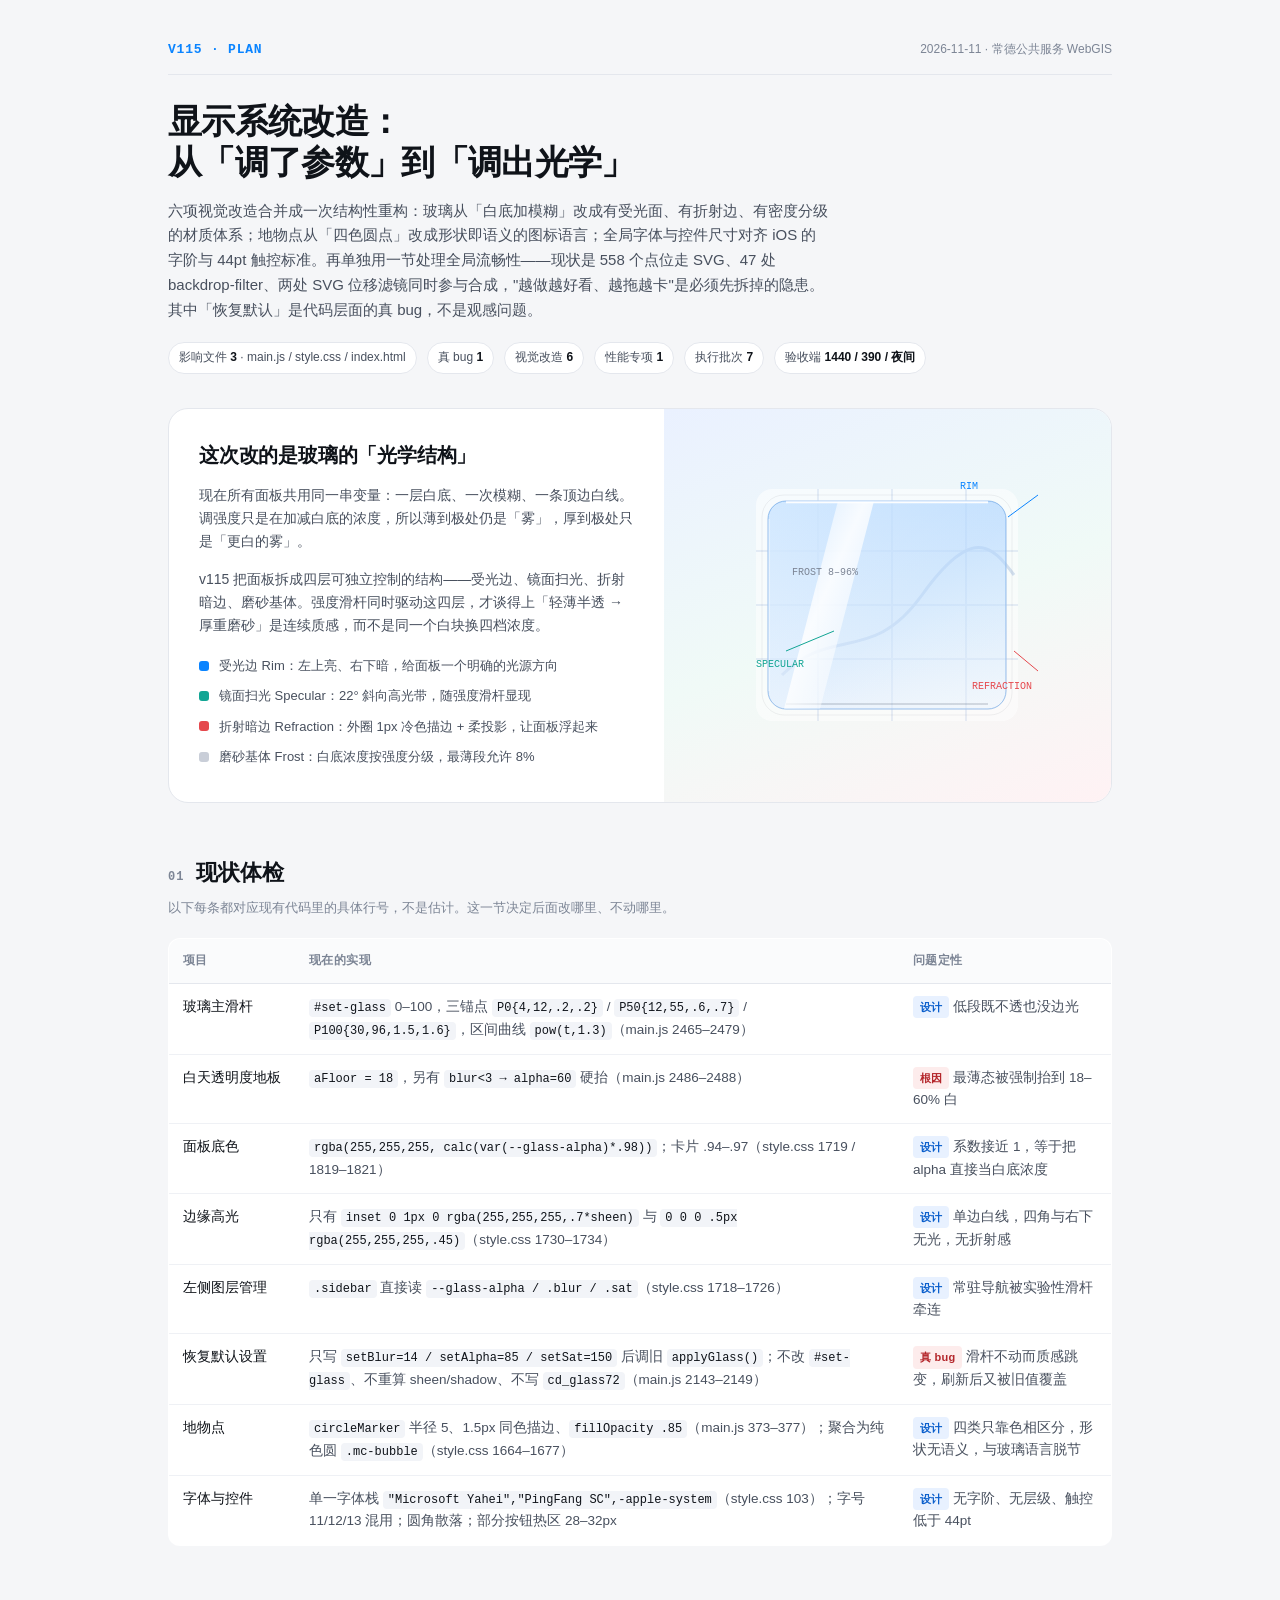
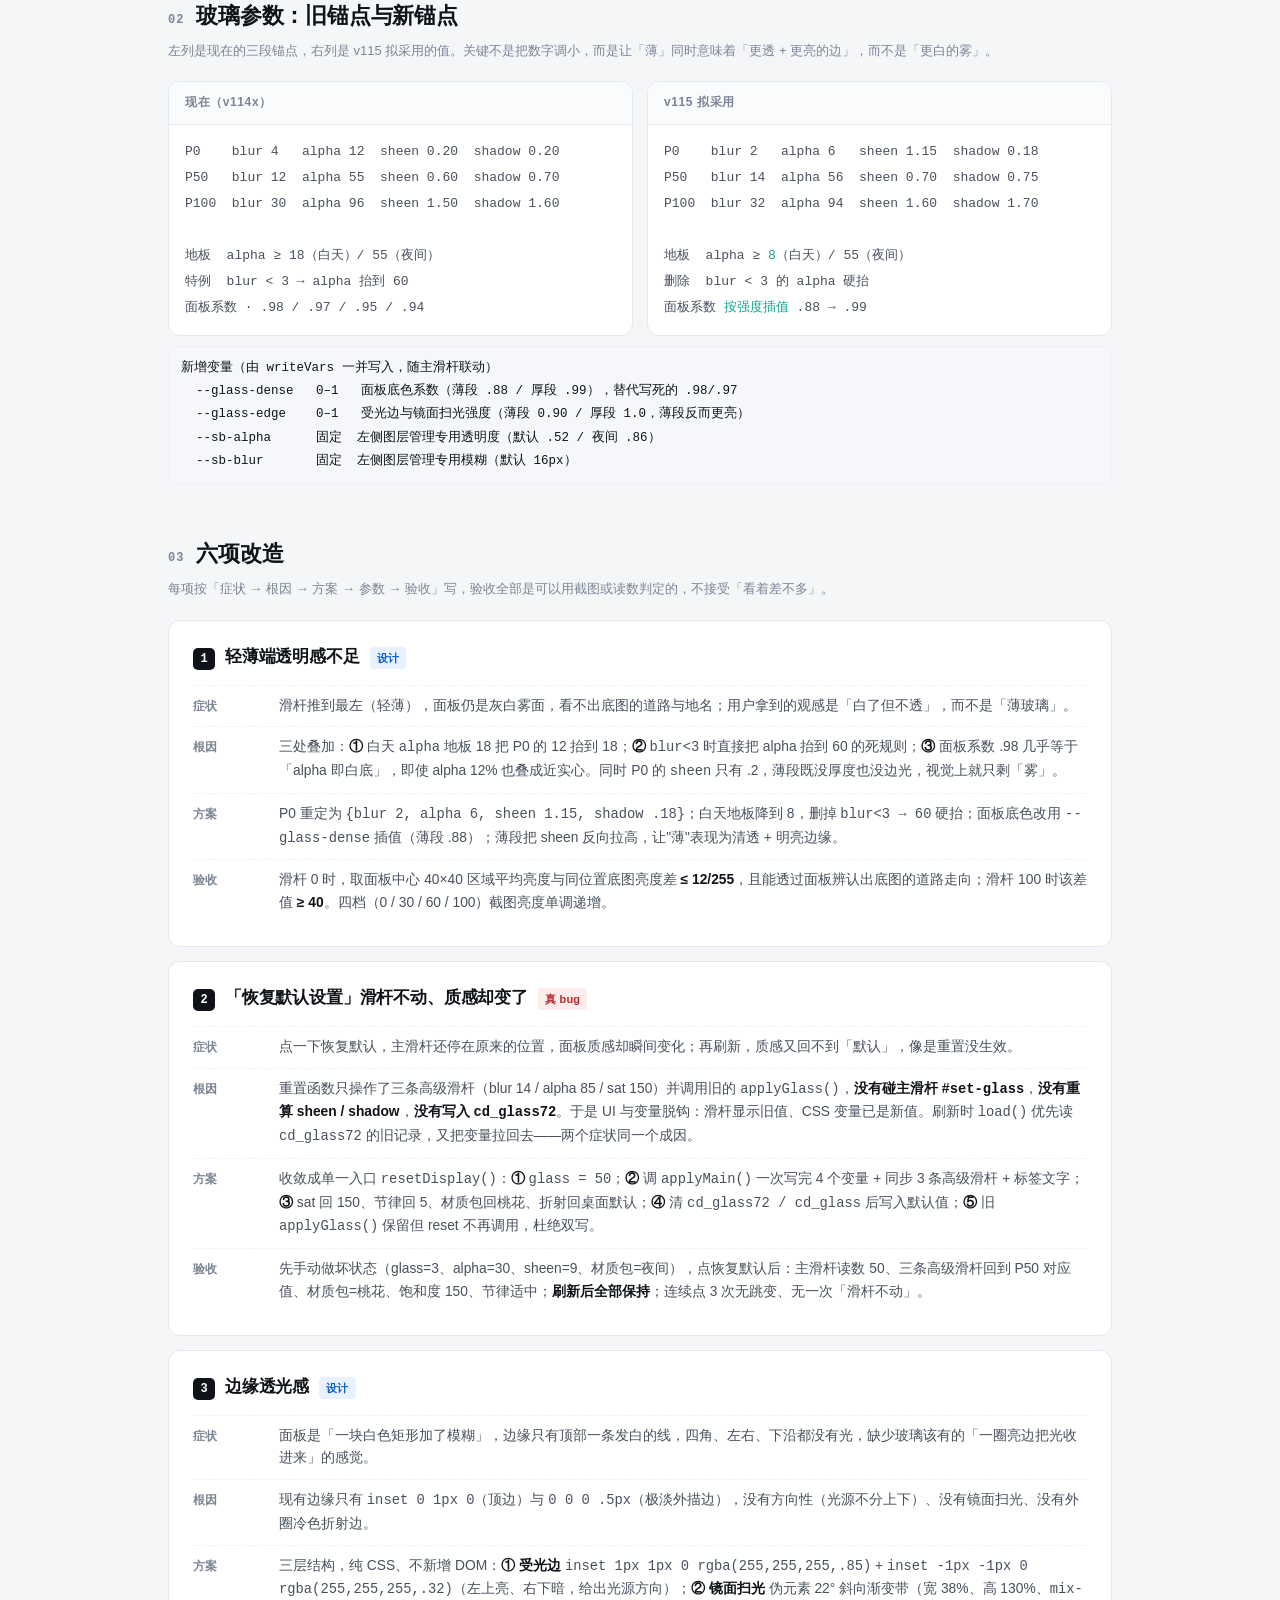
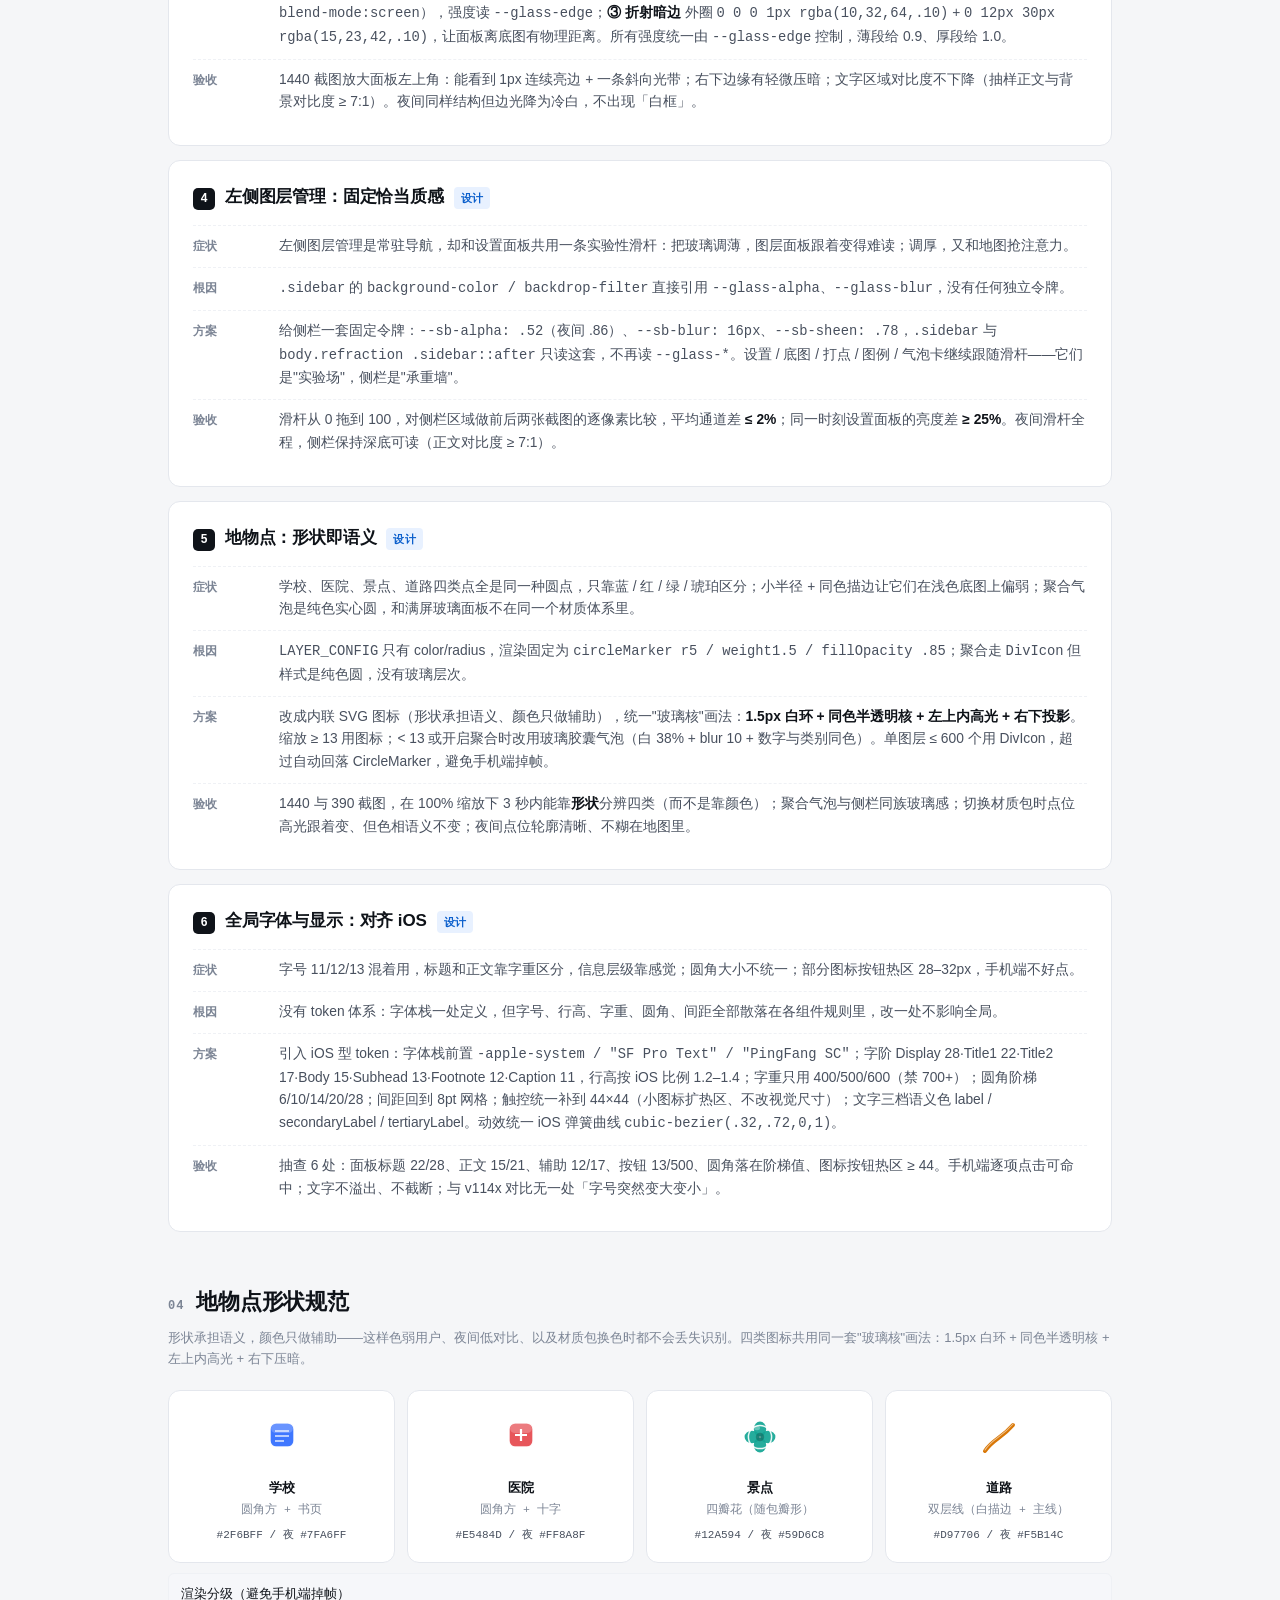
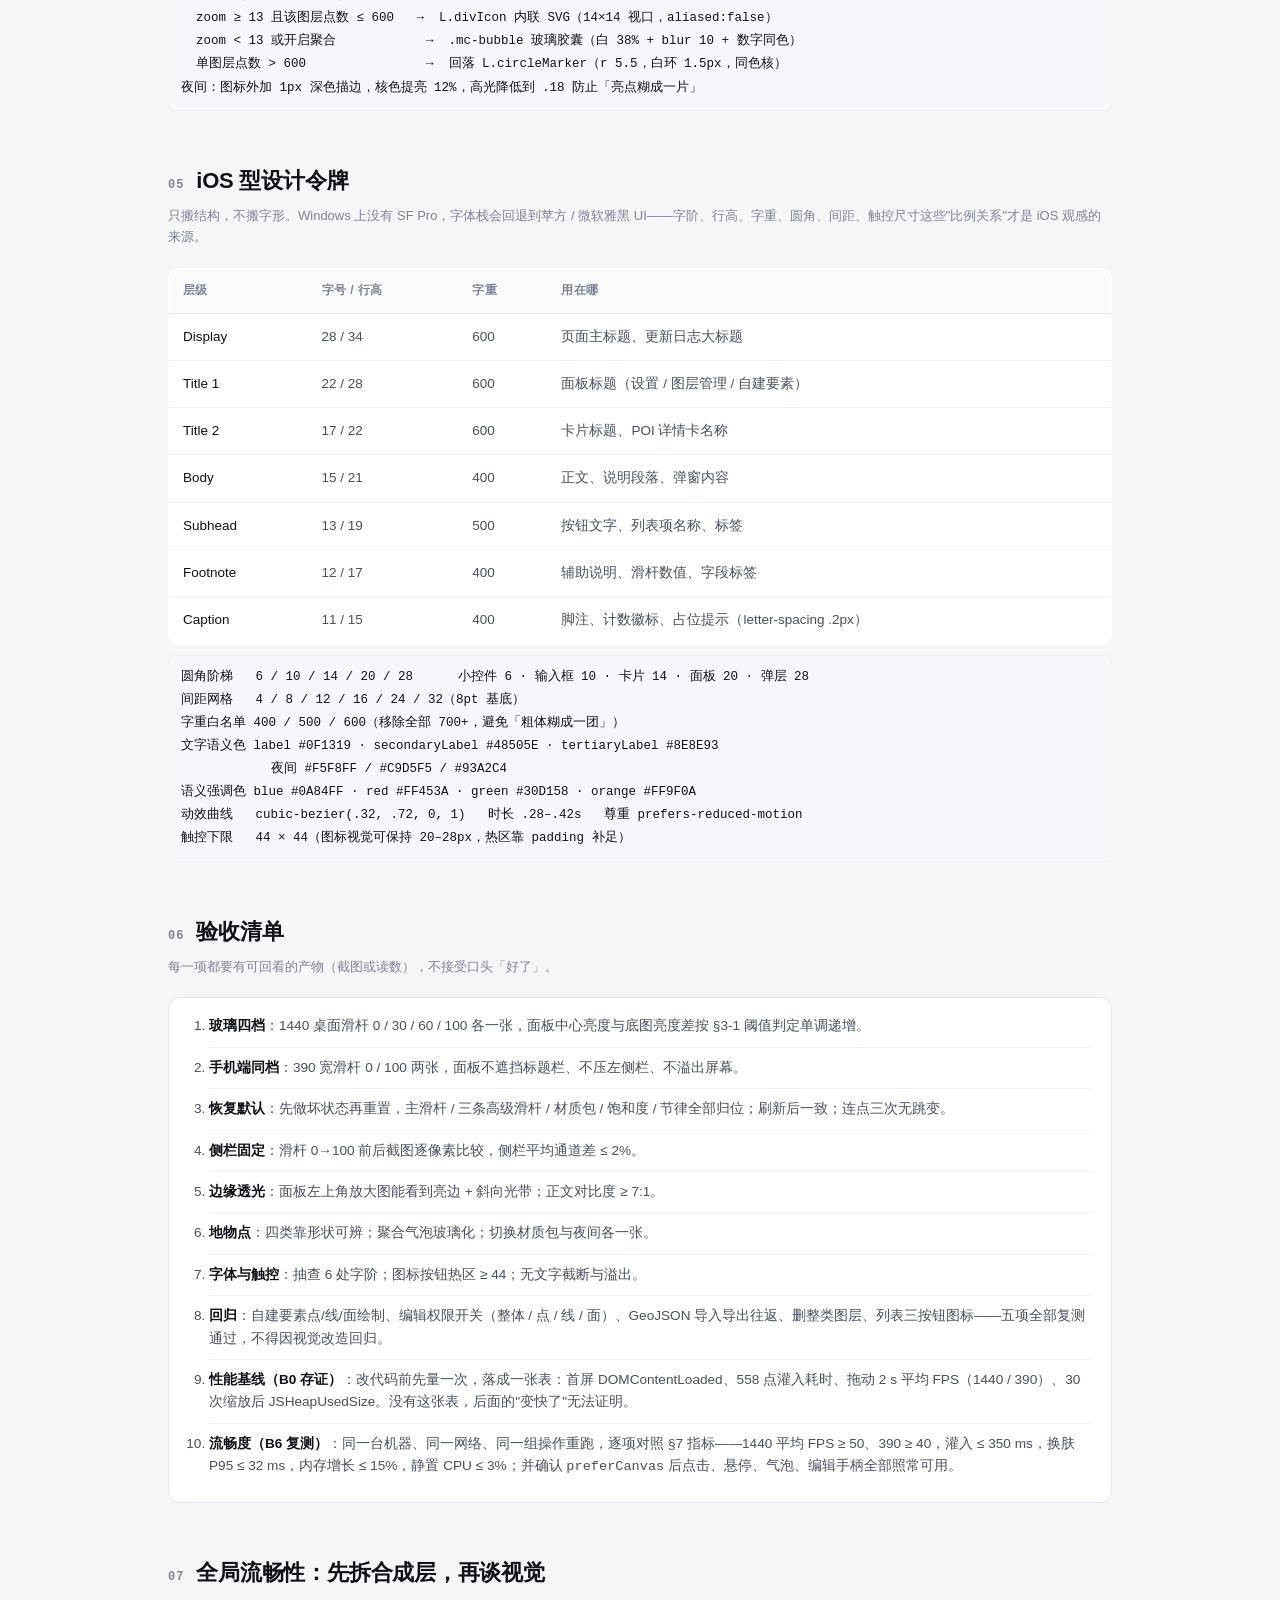
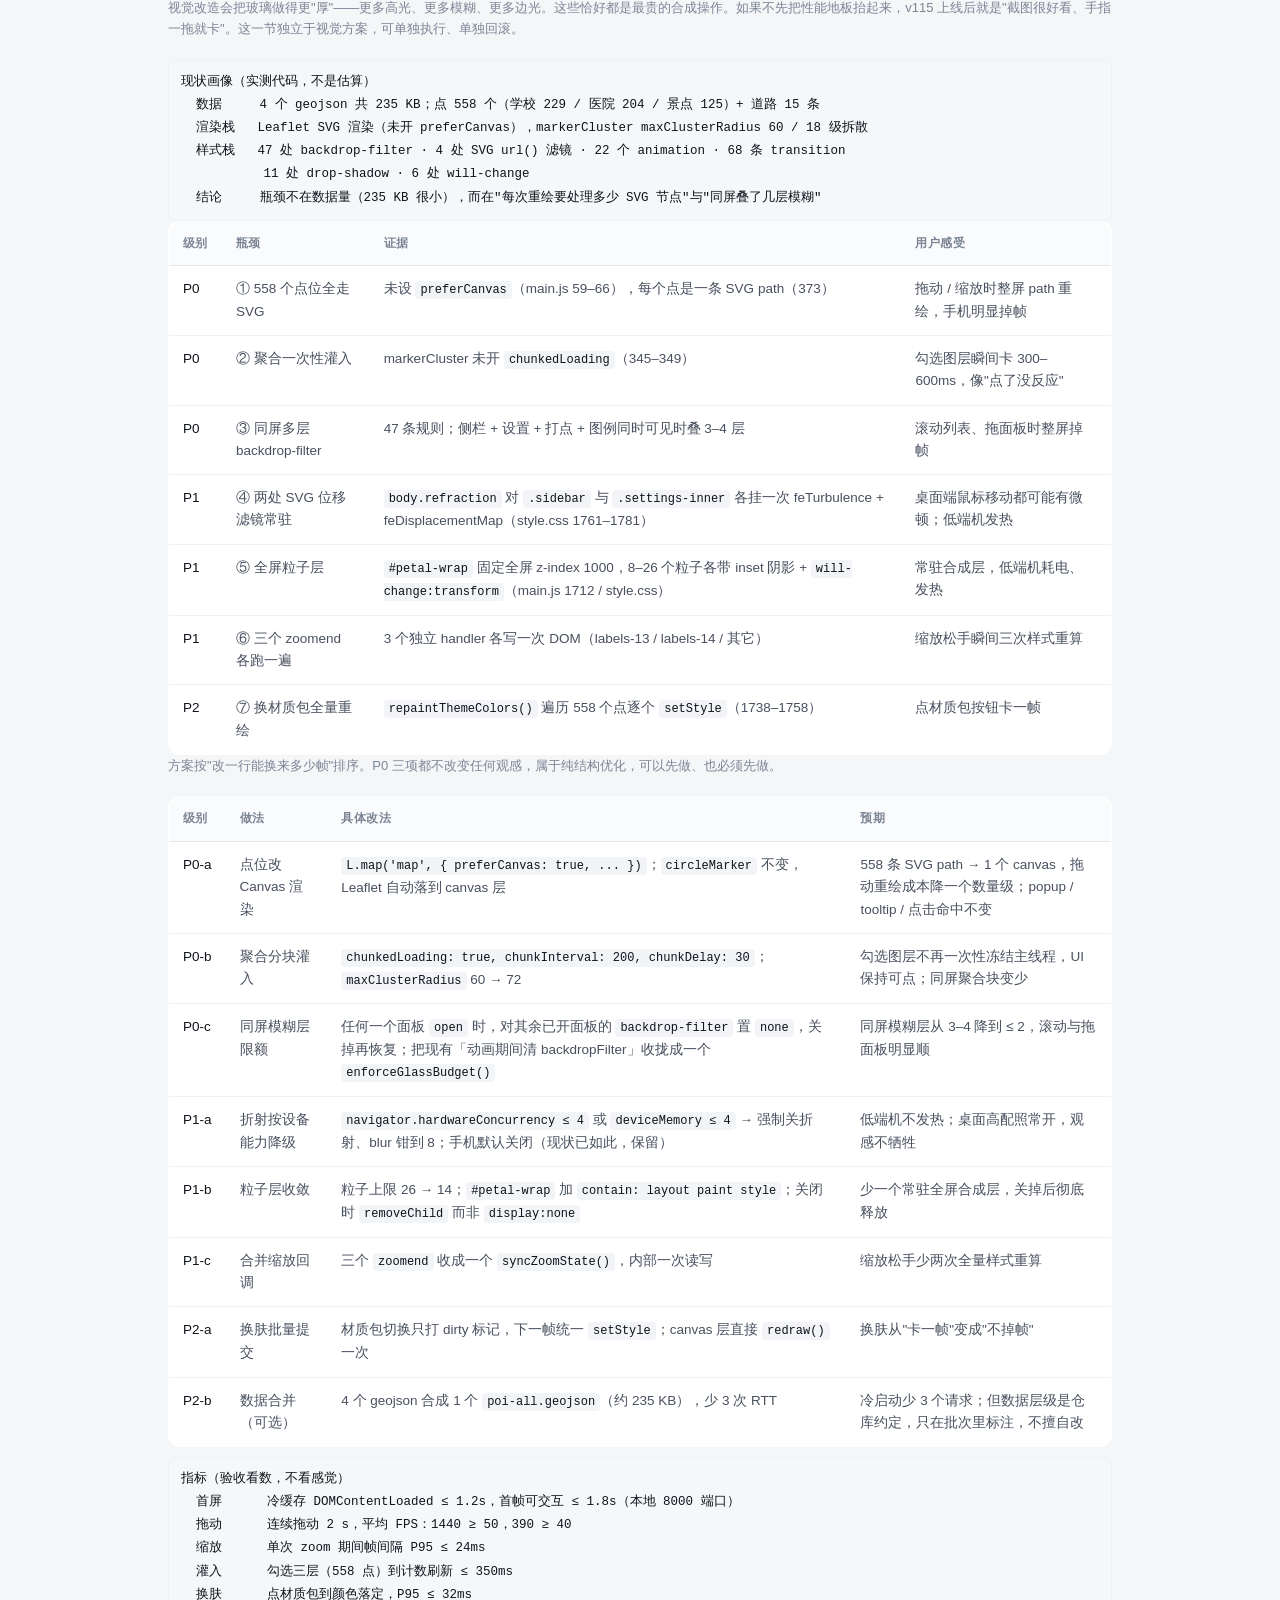
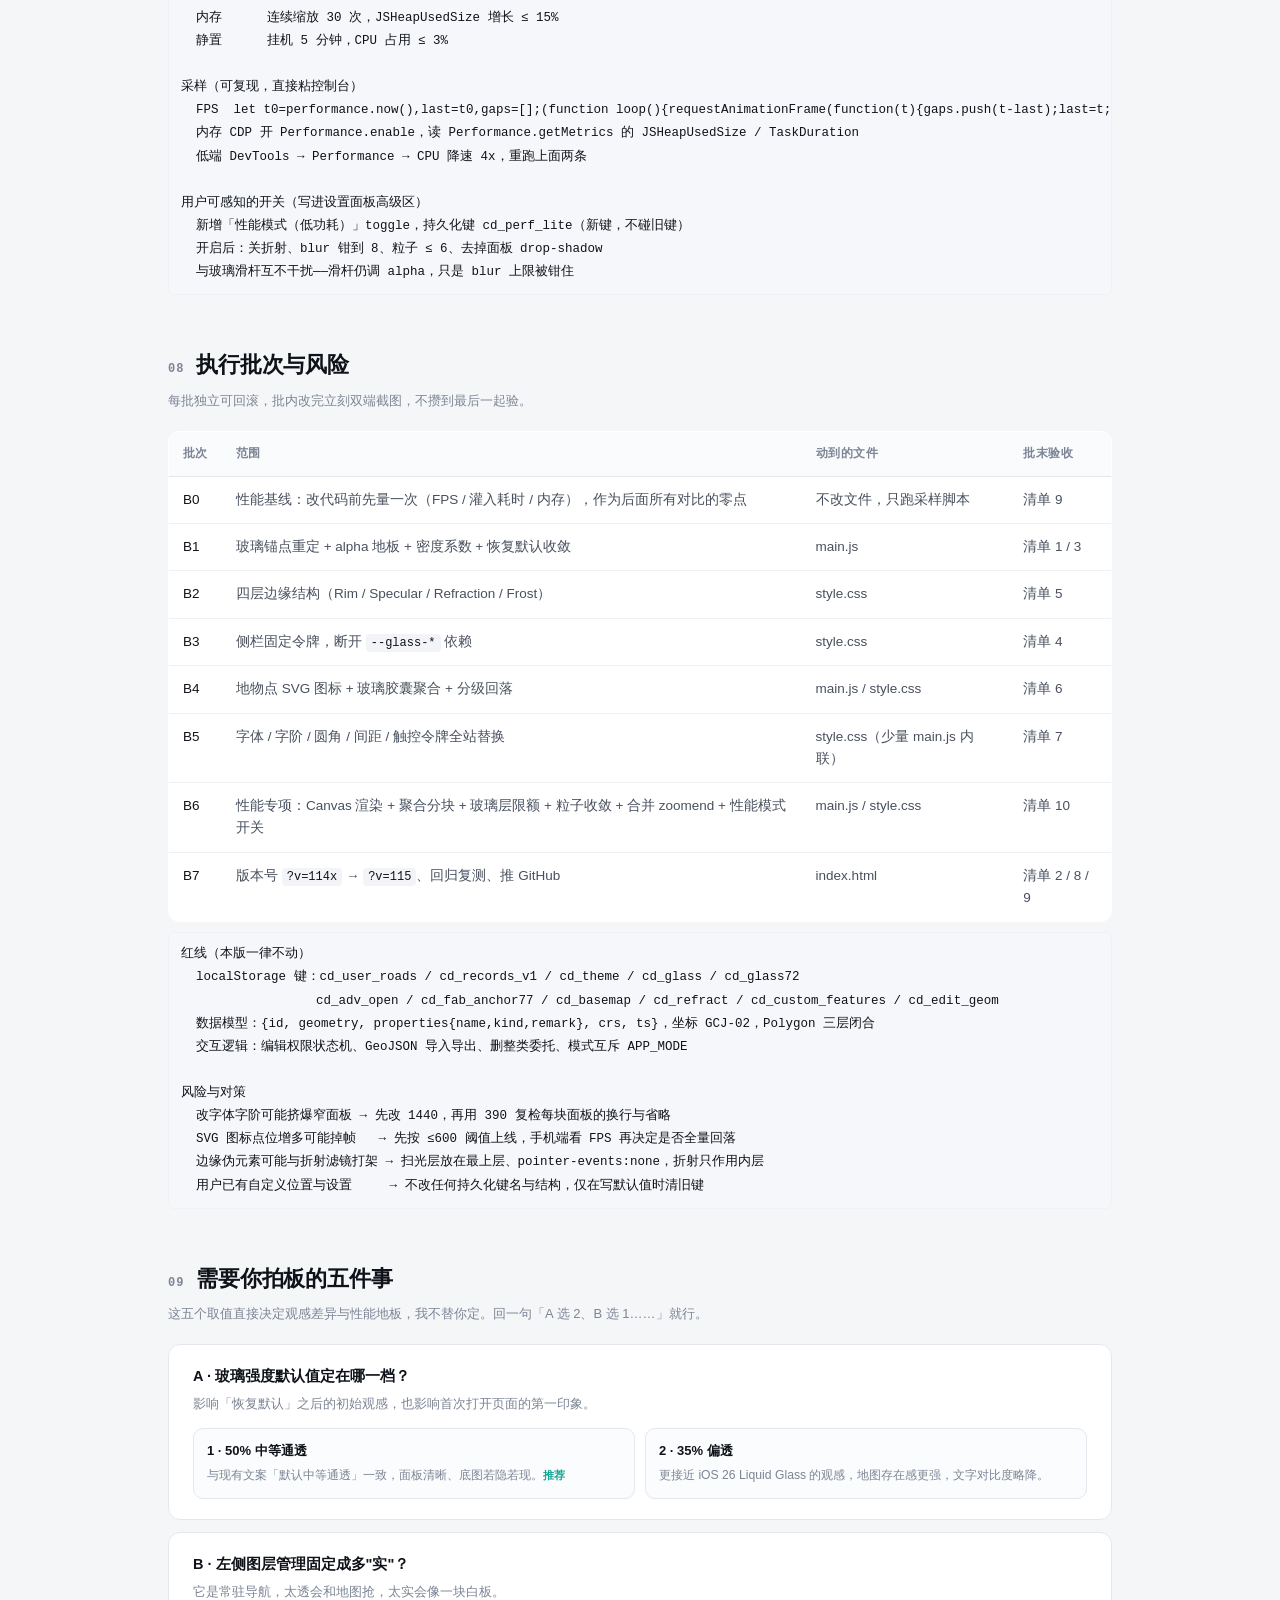
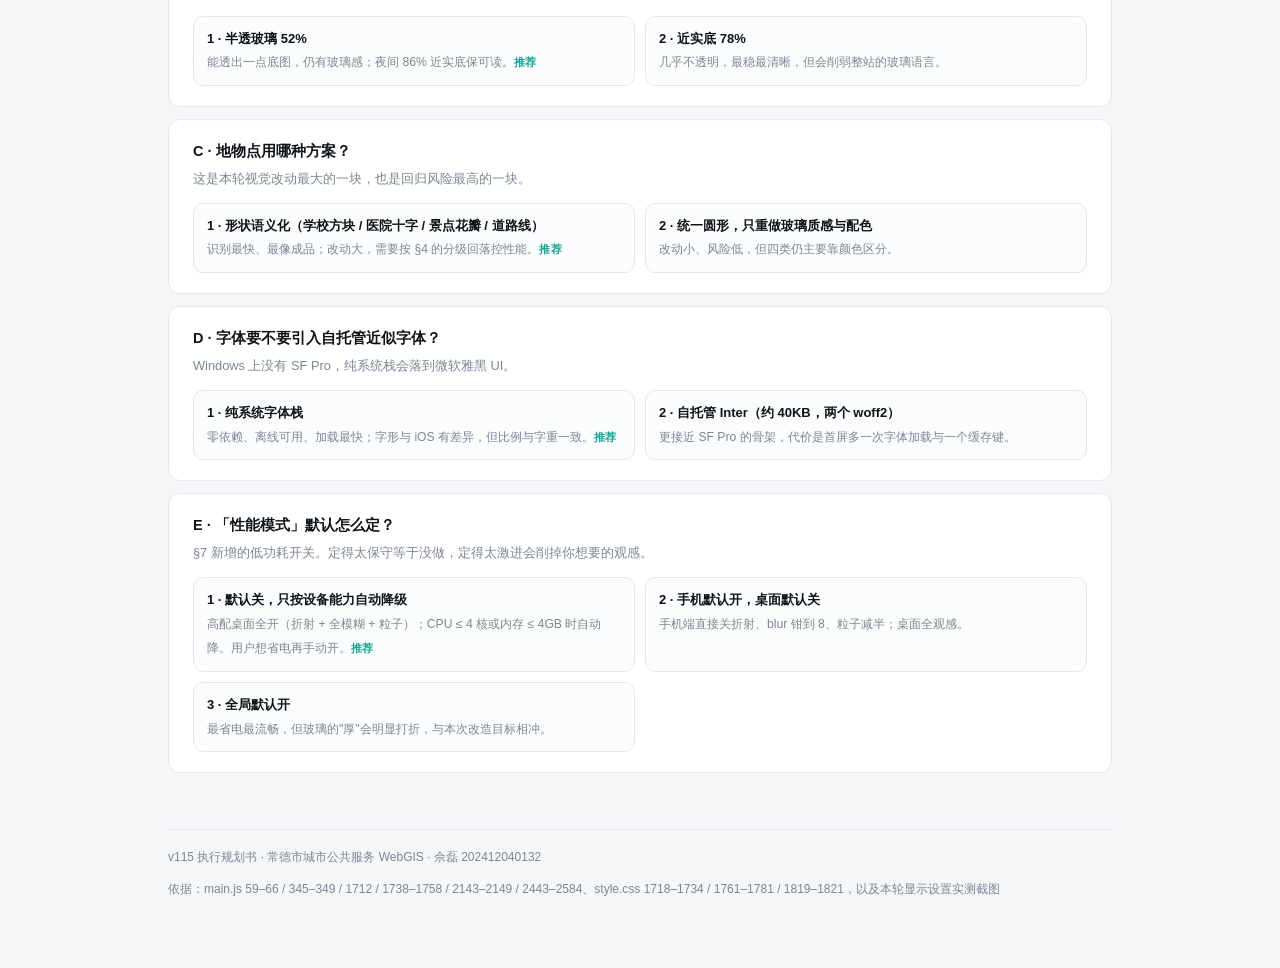
==== commit 774cc258: "docs: v115 规划书补入全局流畅性章节（P0/P1/P2 分级、指标与采样、性能模式开关、批次 B0/B6）" ====
--- a/v115执行规划书.html
+++ b/v115执行规划书.html
@@ -46,6 +46,7 @@
 .tbl th{text-align:left;font-weight:600;font-size:12px;letter-spacing:.04em;color:var(--ink3);padding:12px 14px;background:#FAFBFC;border-bottom:1px solid var(--line)}
 .tbl td{padding:12px 14px;border-bottom:1px solid var(--line2);vertical-align:top;color:var(--ink2)}
 .tbl td:first-child{color:var(--ink);font-weight:500;white-space:nowrap}
+.tbl th:first-child{white-space:nowrap}
 .tbl tr:last-child td{border-bottom:none}
 .tbl code{font-family:var(--mono);font-size:12px;background:#F2F4F8;padding:2px 5px;border-radius:4px;color:var(--ink)}
 .tag{display:inline-block;font-size:11px;padding:2px 7px;border-radius:4px;font-weight:600;letter-spacing:.02em}
@@ -91,7 +92,7 @@
 .opt{border:1px solid var(--line);border-radius:10px;padding:11px 13px;background:#FBFCFD}
 .opt b{display:block;font-size:13px;color:var(--ink);font-weight:600}
 .opt span{font-size:12.2px;color:var(--ink3);line-height:1.5}
-.opt .rec{font-size:10.5px;font-weight:600;color:var(--teal);letter-spacing:.03em}
+.opt .rec{font-size:10.5px;font-weight:600;color:var(--teal);letter-spacing:.03em;white-space:nowrap}
 /* ---------- footer ---------- */
 footer{margin-top:56px;padding-top:18px;border-top:1px solid var(--line);font-size:12px;color:var(--ink3);display:flex;justify-content:space-between;gap:12px;flex-wrap:wrap}
 @media (max-width:760px){
@@ -103,8 +104,10 @@
   .shapes{grid-template-columns:1fr 1fr}
   .row{grid-template-columns:1fr;gap:3px}
   .row .k{padding-top:0}
-  .tbl{font-size:12.5px}
-  .tbl th,.tbl td{padding:9px 10px}
+  .tbl{font-size:12px}
+  .tbl th,.tbl td{padding:9px 8px}
+  .tbl th:first-child,.tbl td:first-child{width:auto;white-space:nowrap;padding-right:6px}
+  .param{white-space:pre-wrap;word-break:break-word;font-size:11.5px;line-height:1.7;padding:9px 10px}
 }
 @media (prefers-reduced-motion:reduce){*{animation:none!important;transition:none!important}}
 </style>
@@ -118,13 +121,14 @@
   </div>
 
   <h1>显示系统改造：<br>从「调了参数」到「调出光学」</h1>
-  <p class="sub">六项需求合并成一次结构性重构：玻璃从「白底加模糊」改成有受光面、有折射边、有密度分级的材质体系；地物点从「四色圆点」改成形状即语义的图标语言；全局字体与控件尺寸对齐 iOS 的字阶与 44pt 触控标准。其中「恢复默认」是代码层面的真 bug，不是观感问题。</p>
+  <p class="sub">六项视觉改造合并成一次结构性重构：玻璃从「白底加模糊」改成有受光面、有折射边、有密度分级的材质体系；地物点从「四色圆点」改成形状即语义的图标语言；全局字体与控件尺寸对齐 iOS 的字阶与 44pt 触控标准。再单独用一节处理全局流畅性——现状是 558 个点位走 SVG、47 处 backdrop-filter、两处 SVG 位移滤镜同时参与合成，"越做越好看、越拖越卡"是必须先拆掉的隐患。其中「恢复默认」是代码层面的真 bug，不是观感问题。</p>
 
   <div class="meta">
     <span class="chip">影响文件 <b>3</b> · main.js / style.css / index.html</span>
     <span class="chip">真 bug <b>1</b></span>
-    <span class="chip">设计重构 <b>5</b></span>
-    <span class="chip">执行批次 <b>6</b></span>
+    <span class="chip">视觉改造 <b>6</b></span>
+    <span class="chip">性能专项 <b>1</b></span>
+    <span class="chip">执行批次 <b>7</b></span>
     <span class="chip">验收端 <b>1440 / 390 / 夜间</b></span>
   </div>
 
@@ -415,21 +419,81 @@
         <li><b>地物点</b>：四类靠形状可辨；聚合气泡玻璃化；切换材质包与夜间各一张。</li>
         <li><b>字体与触控</b>：抽查 6 处字阶；图标按钮热区 ≥ 44；无文字截断与溢出。</li>
         <li><b>回归</b>：自建要素点/线/面绘制、编辑权限开关（整体 / 点 / 线 / 面）、GeoJSON 导入导出往返、删整类图层、列表三按钮图标——五项全部复测通过，不得因视觉改造回归。</li>
+        <li><b>性能基线（B0 存证）</b>：改代码前先量一次，落成一张表：首屏 DOMContentLoaded、558 点灌入耗时、拖动 2 s 平均 FPS（1440 / 390）、30 次缩放后 JSHeapUsedSize。没有这张表，后面的"变快了"无法证明。</li>
+        <li><b>流畅度（B6 复测）</b>：同一台机器、同一网络、同一组操作重跑，逐项对照 §7 指标——1440 平均 FPS ≥ 50、390 ≥ 40，灌入 ≤ 350 ms，换肤 P95 ≤ 32 ms，内存增长 ≤ 15%，静置 CPU ≤ 3%；并确认 <code>preferCanvas</code> 后点击、悬停、气泡、编辑手柄全部照常可用。</li>
       </ol>
     </div>
   </section>
 
   <section>
-    <div class="sec-head"><span class="sec-no">07</span><h2>执行批次与风险</h2></div>
+    <div class="sec-head"><span class="sec-no">07</span><h2>全局流畅性：先拆合成层，再谈视觉</h2></div>
+    <p class="sec-note">视觉改造会把玻璃做得更"厚"——更多高光、更多模糊、更多边光。这些恰好都是最贵的合成操作。如果不先把性能地板抬起来，v115 上线后就是"截图很好看、手指一拖就卡"。这一节独立于视觉方案，可单独执行、单独回滚。</p>
+
+    <div class="param">现状画像（实测代码，不是估算）
+  数据     4 个 geojson 共 235 KB；点 558 个（学校 229 / 医院 204 / 景点 125）+ 道路 15 条
+  渲染栈   Leaflet SVG 渲染（未开 preferCanvas），markerCluster maxClusterRadius 60 / 18 级拆散
+  样式栈   47 处 backdrop-filter · 4 处 SVG url() 滤镜 · 22 个 animation · 68 条 transition
+           11 处 drop-shadow · 6 处 will-change
+  结论     瓶颈不在数据量（235 KB 很小），而在"每次重绘要处理多少 SVG 节点"与"同屏叠了几层模糊"</div>
+
+    <table class="tbl">
+      <tr><th>级别</th><th>瓶颈</th><th>证据</th><th>用户感受</th></tr>
+      <tr><td>P0</td><td>① 558 个点位全走 SVG</td><td>未设 <code>preferCanvas</code>（main.js 59–66），每个点是一条 SVG path（373）</td><td>拖动 / 缩放时整屏 path 重绘，手机明显掉帧</td></tr>
+      <tr><td>P0</td><td>② 聚合一次性灌入</td><td>markerCluster 未开 <code>chunkedLoading</code>（345–349）</td><td>勾选图层瞬间卡 300–600ms，像"点了没反应"</td></tr>
+      <tr><td>P0</td><td>③ 同屏多层 backdrop-filter</td><td>47 条规则；侧栏 + 设置 + 打点 + 图例同时可见时叠 3–4 层</td><td>滚动列表、拖面板时整屏掉帧</td></tr>
+      <tr><td>P1</td><td>④ 两处 SVG 位移滤镜常驻</td><td><code>body.refraction</code> 对 <code>.sidebar</code> 与 <code>.settings-inner</code> 各挂一次 feTurbulence + feDisplacementMap（style.css 1761–1781）</td><td>桌面端鼠标移动都可能有微顿；低端机发热</td></tr>
+      <tr><td>P1</td><td>⑤ 全屏粒子层</td><td><code>#petal-wrap</code> 固定全屏 z-index 1000，8–26 个粒子各带 inset 阴影 + <code>will-change:transform</code>（main.js 1712 / style.css）</td><td>常驻合成层，低端机耗电、发热</td></tr>
+      <tr><td>P1</td><td>⑥ 三个 zoomend 各跑一遍</td><td>3 个独立 handler 各写一次 DOM（labels-13 / labels-14 / 其它）</td><td>缩放松手瞬间三次样式重算</td></tr>
+      <tr><td>P2</td><td>⑦ 换材质包全量重绘</td><td><code>repaintThemeColors()</code> 遍历 558 个点逐个 <code>setStyle</code>（1738–1758）</td><td>点材质包按钮卡一帧</td></tr>
+    </table>
+
+    <p class="sec-note">方案按"改一行能换来多少帧"排序。P0 三项都不改变任何观感，属于纯结构优化，可以先做、也必须先做。</p>
+
+    <table class="tbl">
+      <tr><th>级别</th><th>做法</th><th>具体改法</th><th>预期</th></tr>
+      <tr><td>P0-a</td><td>点位改 Canvas 渲染</td><td><code>L.map('map', { preferCanvas: true, ... })</code>；<code>circleMarker</code> 不变，Leaflet 自动落到 canvas 层</td><td>558 条 SVG path → 1 个 canvas，拖动重绘成本降一个数量级；popup / tooltip / 点击命中不变</td></tr>
+      <tr><td>P0-b</td><td>聚合分块灌入</td><td><code>chunkedLoading: true, chunkInterval: 200, chunkDelay: 30</code>；<code>maxClusterRadius</code> 60 → 72</td><td>勾选图层不再一次性冻结主线程，UI 保持可点；同屏聚合块变少</td></tr>
+      <tr><td>P0-c</td><td>同屏模糊层限额</td><td>任何一个面板 <code>open</code> 时，对其余已开面板的 <code>backdrop-filter</code> 置 <code>none</code>，关掉再恢复；把现有「动画期间清 backdropFilter」收拢成一个 <code>enforceGlassBudget()</code></td><td>同屏模糊层从 3–4 降到 ≤ 2，滚动与拖面板明显顺</td></tr>
+      <tr><td>P1-a</td><td>折射按设备能力降级</td><td><code>navigator.hardwareConcurrency ≤ 4</code> 或 <code>deviceMemory ≤ 4</code> → 强制关折射、blur 钳到 8；手机默认关闭（现状已如此，保留）</td><td>低端机不发热；桌面高配照常开，观感不牺牲</td></tr>
+      <tr><td>P1-b</td><td>粒子层收敛</td><td>粒子上限 26 → 14；<code>#petal-wrap</code> 加 <code>contain: layout paint style</code>；关闭时 <code>removeChild</code> 而非 <code>display:none</code></td><td>少一个常驻全屏合成层，关掉后彻底释放</td></tr>
+      <tr><td>P1-c</td><td>合并缩放回调</td><td>三个 <code>zoomend</code> 收成一个 <code>syncZoomState()</code>，内部一次读写</td><td>缩放松手少两次全量样式重算</td></tr>
+      <tr><td>P2-a</td><td>换肤批量提交</td><td>材质包切换只打 dirty 标记，下一帧统一 <code>setStyle</code>；canvas 层直接 <code>redraw()</code> 一次</td><td>换肤从"卡一帧"变成"不掉帧"</td></tr>
+      <tr><td>P2-b</td><td>数据合并（可选）</td><td>4 个 geojson 合成 1 个 <code>poi-all.geojson</code>（约 235 KB），少 3 次 RTT</td><td>冷启动少 3 个请求；但数据层级是仓库约定，只在批次里标注，不擅自改</td></tr>
+    </table>
+
+    <div class="param">指标（验收看数，不看感觉）
+  首屏      冷缓存 DOMContentLoaded ≤ 1.2s，首帧可交互 ≤ 1.8s（本地 8000 端口）
+  拖动      连续拖动 2 s，平均 FPS：1440 ≥ 50，390 ≥ 40
+  缩放      单次 zoom 期间帧间隔 P95 ≤ 24ms
+  灌入      勾选三层（558 点）到计数刷新 ≤ 350ms
+  换肤      点材质包到颜色落定，P95 ≤ 32ms
+  内存      连续缩放 30 次，JSHeapUsedSize 增长 ≤ 15%
+  静置      挂机 5 分钟，CPU 占用 ≤ 3%
+
+采样（可复现，直接粘控制台）
+  FPS  let t0=performance.now(),last=t0,gaps=[];(function loop(){requestAnimationFrame(function(t){gaps.push(t-last);last=t;if(t-t0&gt;=2000){const a=gaps.slice(1).sort((x,y)=>x-y);console.log('avgFPS',(1000/(a.reduce((s,v)=>s+v,0)/a.length)).toFixed(1),'p95',a[Math.floor(a.length*0.95)].toFixed(1));}else loop();});})();
+  内存 CDP 开 Performance.enable，读 Performance.getMetrics 的 JSHeapUsedSize / TaskDuration
+  低端 DevTools → Performance → CPU 降速 4x，重跑上面两条
+
+用户可感知的开关（写进设置面板高级区）
+  新增「性能模式（低功耗）」toggle，持久化键 cd_perf_lite（新键，不碰旧键）
+  开启后：关折射、blur 钳到 8、粒子 ≤ 6、去掉面板 drop-shadow
+  与玻璃滑杆互不干扰——滑杆仍调 alpha，只是 blur 上限被钳住</div>
+  </section>
+
+  <section>
+    <div class="sec-head"><span class="sec-no">08</span><h2>执行批次与风险</h2></div>
     <p class="sec-note">每批独立可回滚，批内改完立刻双端截图，不攒到最后一起验。</p>
     <table class="tbl">
       <tr><th>批次</th><th>范围</th><th>动到的文件</th><th>批末验收</th></tr>
+      <tr><td>B0</td><td>性能基线：改代码前先量一次（FPS / 灌入耗时 / 内存），作为后面所有对比的零点</td><td>不改文件，只跑采样脚本</td><td>清单 9</td></tr>
       <tr><td>B1</td><td>玻璃锚点重定 + alpha 地板 + 密度系数 + 恢复默认收敛</td><td>main.js</td><td>清单 1 / 3</td></tr>
       <tr><td>B2</td><td>四层边缘结构（Rim / Specular / Refraction / Frost）</td><td>style.css</td><td>清单 5</td></tr>
       <tr><td>B3</td><td>侧栏固定令牌，断开 <code>--glass-*</code> 依赖</td><td>style.css</td><td>清单 4</td></tr>
       <tr><td>B4</td><td>地物点 SVG 图标 + 玻璃胶囊聚合 + 分级回落</td><td>main.js / style.css</td><td>清单 6</td></tr>
       <tr><td>B5</td><td>字体 / 字阶 / 圆角 / 间距 / 触控令牌全站替换</td><td>style.css（少量 main.js 内联）</td><td>清单 7</td></tr>
-      <tr><td>B6</td><td>版本号 <code>?v=114x</code> → <code>?v=115</code>、五项回归复测、推 GitHub</td><td>index.html</td><td>清单 2 / 8</td></tr>
+      <tr><td>B6</td><td>性能专项：Canvas 渲染 + 聚合分块 + 玻璃层限额 + 粒子收敛 + 合并 zoomend + 性能模式开关</td><td>main.js / style.css</td><td>清单 10</td></tr>
+      <tr><td>B7</td><td>版本号 <code>?v=114x</code> → <code>?v=115</code>、回归复测、推 GitHub</td><td>index.html</td><td>清单 2 / 8 / 9</td></tr>
     </table>
     <div class="param">红线（本版一律不动）
   localStorage 键：cd_user_roads / cd_records_v1 / cd_theme / cd_glass / cd_glass72
@@ -445,8 +509,8 @@
   </section>
 
   <section>
-    <div class="sec-head"><span class="sec-no">08</span><h2>需要你拍板的四件事</h2></div>
-    <p class="sec-note">这四个取值直接决定观感差异，我不替你定。回一句「A 选 2、B 选 1……」就行。</p>
+    <div class="sec-head"><span class="sec-no">09</span><h2>需要你拍板的五件事</h2></div>
+    <p class="sec-note">这五个取值直接决定观感差异与性能地板，我不替你定。回一句「A 选 2、B 选 1……」就行。</p>
 
     <div class="q">
       <p class="qt">A · 玻璃强度默认值定在哪一档？</p>
@@ -483,11 +547,20 @@
         <div class="opt"><b>2 · 自托管 Inter（约 40KB，两个 woff2）</b><span>更接近 SF Pro 的骨架，代价是首屏多一次字体加载与一个缓存键。</span></div>
       </div>
     </div>
+    <div class="q">
+      <p class="qt">E · 「性能模式」默认怎么定？</p>
+      <p class="qd">§7 新增的低功耗开关。定得太保守等于没做，定得太激进会削掉你想要的观感。</p>
+      <div class="opts">
+        <div class="opt"><b>1 · 默认关，只按设备能力自动降级</b><span>高配桌面全开（折射 + 全模糊 + 粒子）；CPU ≤ 4 核或内存 ≤ 4GB 时自动降。用户想省电再手动开。<span class="rec">推荐</span></span></div>
+        <div class="opt"><b>2 · 手机默认开，桌面默认关</b><span>手机端直接关折射、blur 钳到 8、粒子减半；桌面全观感。</span></div>
+        <div class="opt"><b>3 · 全局默认开</b><span>最省电最流畅，但玻璃的"厚"会明显打折，与本次改造目标相冲。</span></div>
+      </div>
+    </div>
   </section>
 
   <footer>
     <span>v115 执行规划书 · 常德市城市公共服务 WebGIS · 佘磊 202412040132</span>
-    <span>依据：main.js 2143–2149 / 2443–2584、style.css 1718–1734 / 1819–1821，以及本轮显示设置实测截图</span>
+    <span>依据：main.js 59–66 / 345–349 / 1712 / 1738–1758 / 2143–2149 / 2443–2584、style.css 1718–1734 / 1761–1781 / 1819–1821，以及本轮显示设置实测截图</span>
   </footer>
 
 </div>
